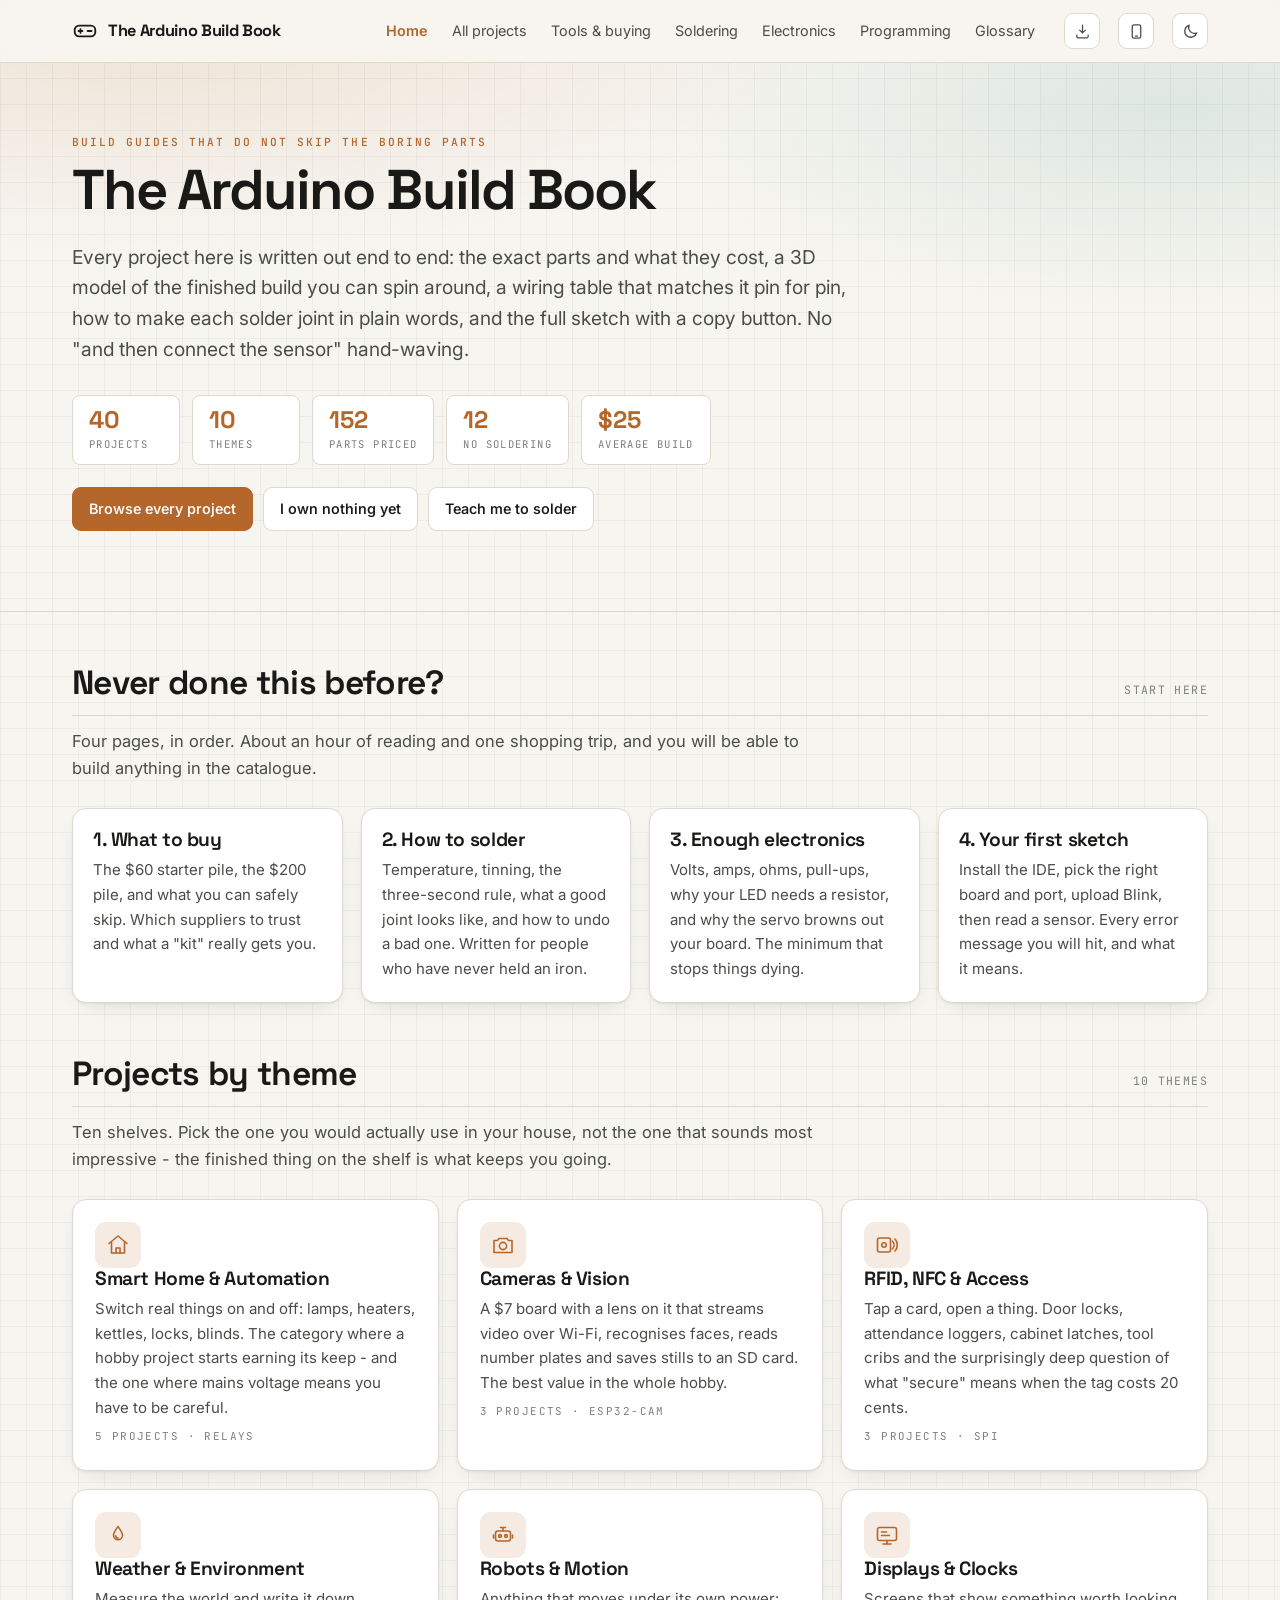
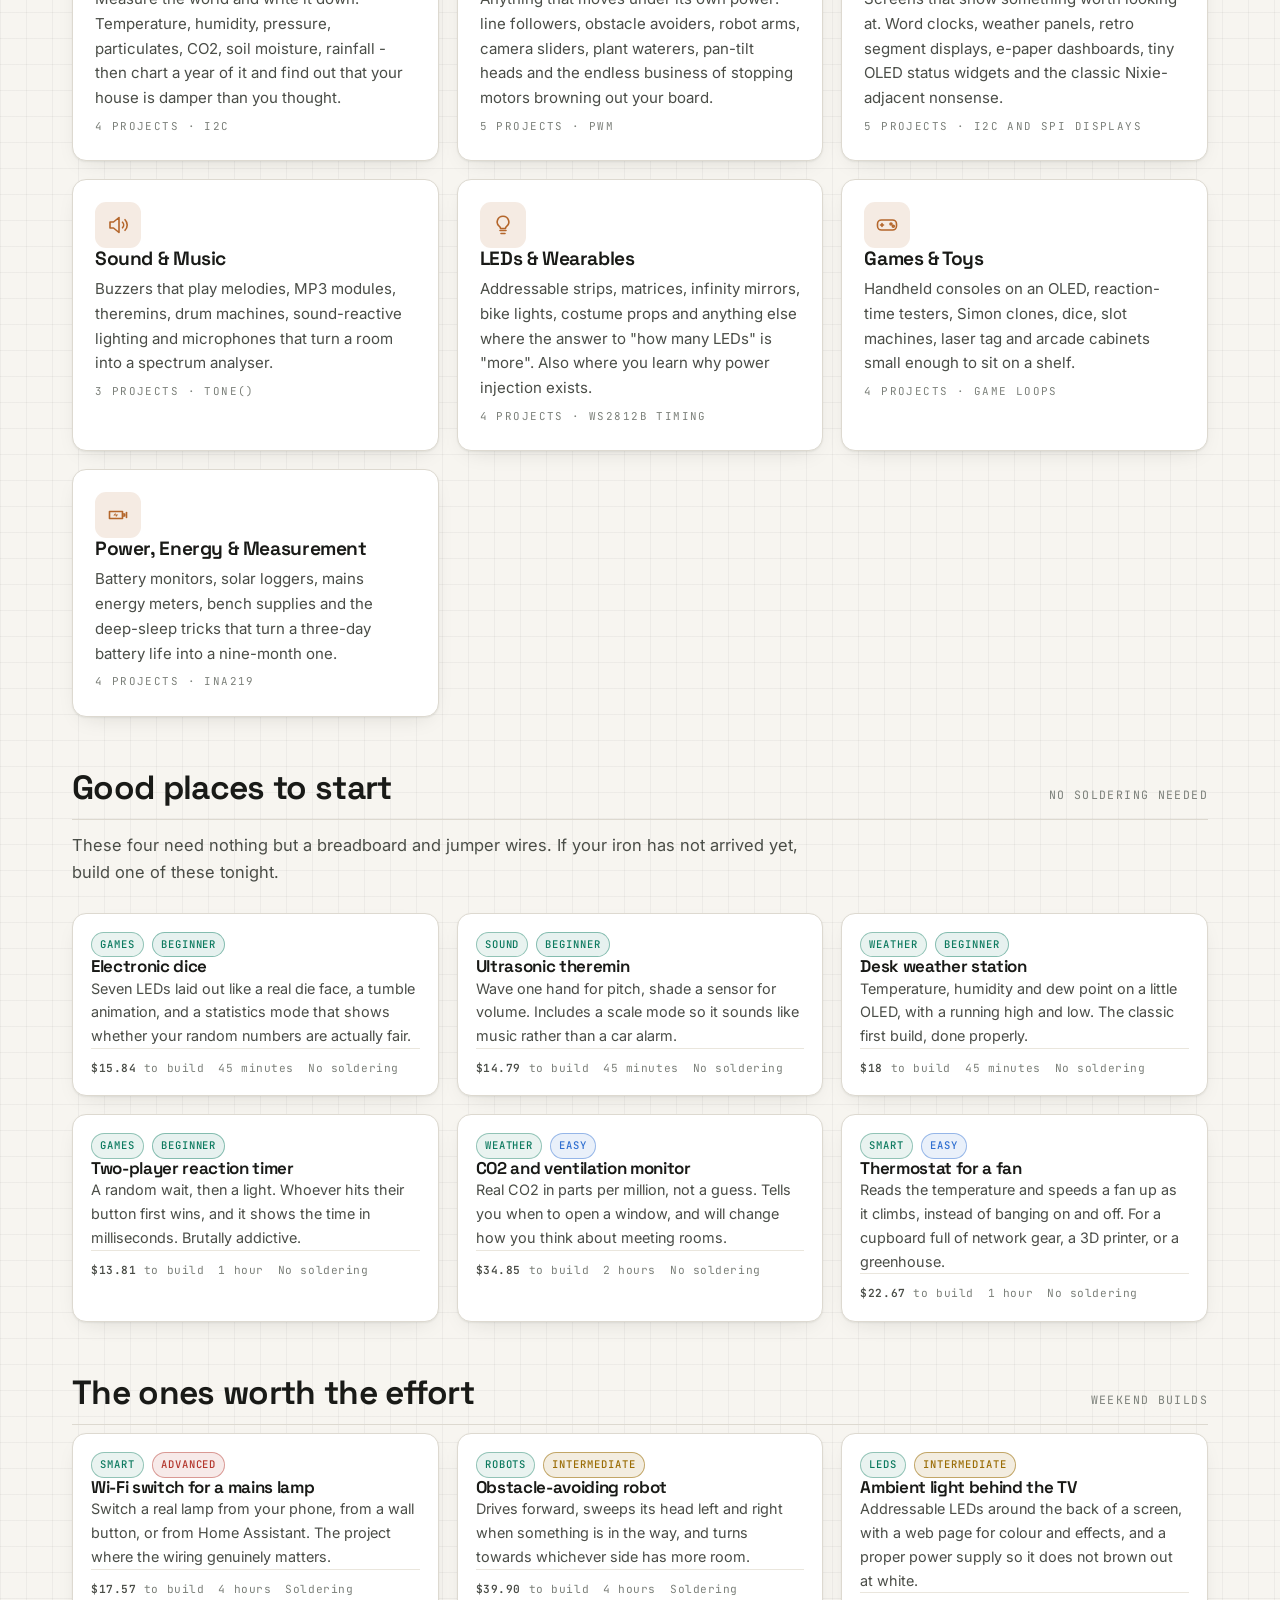
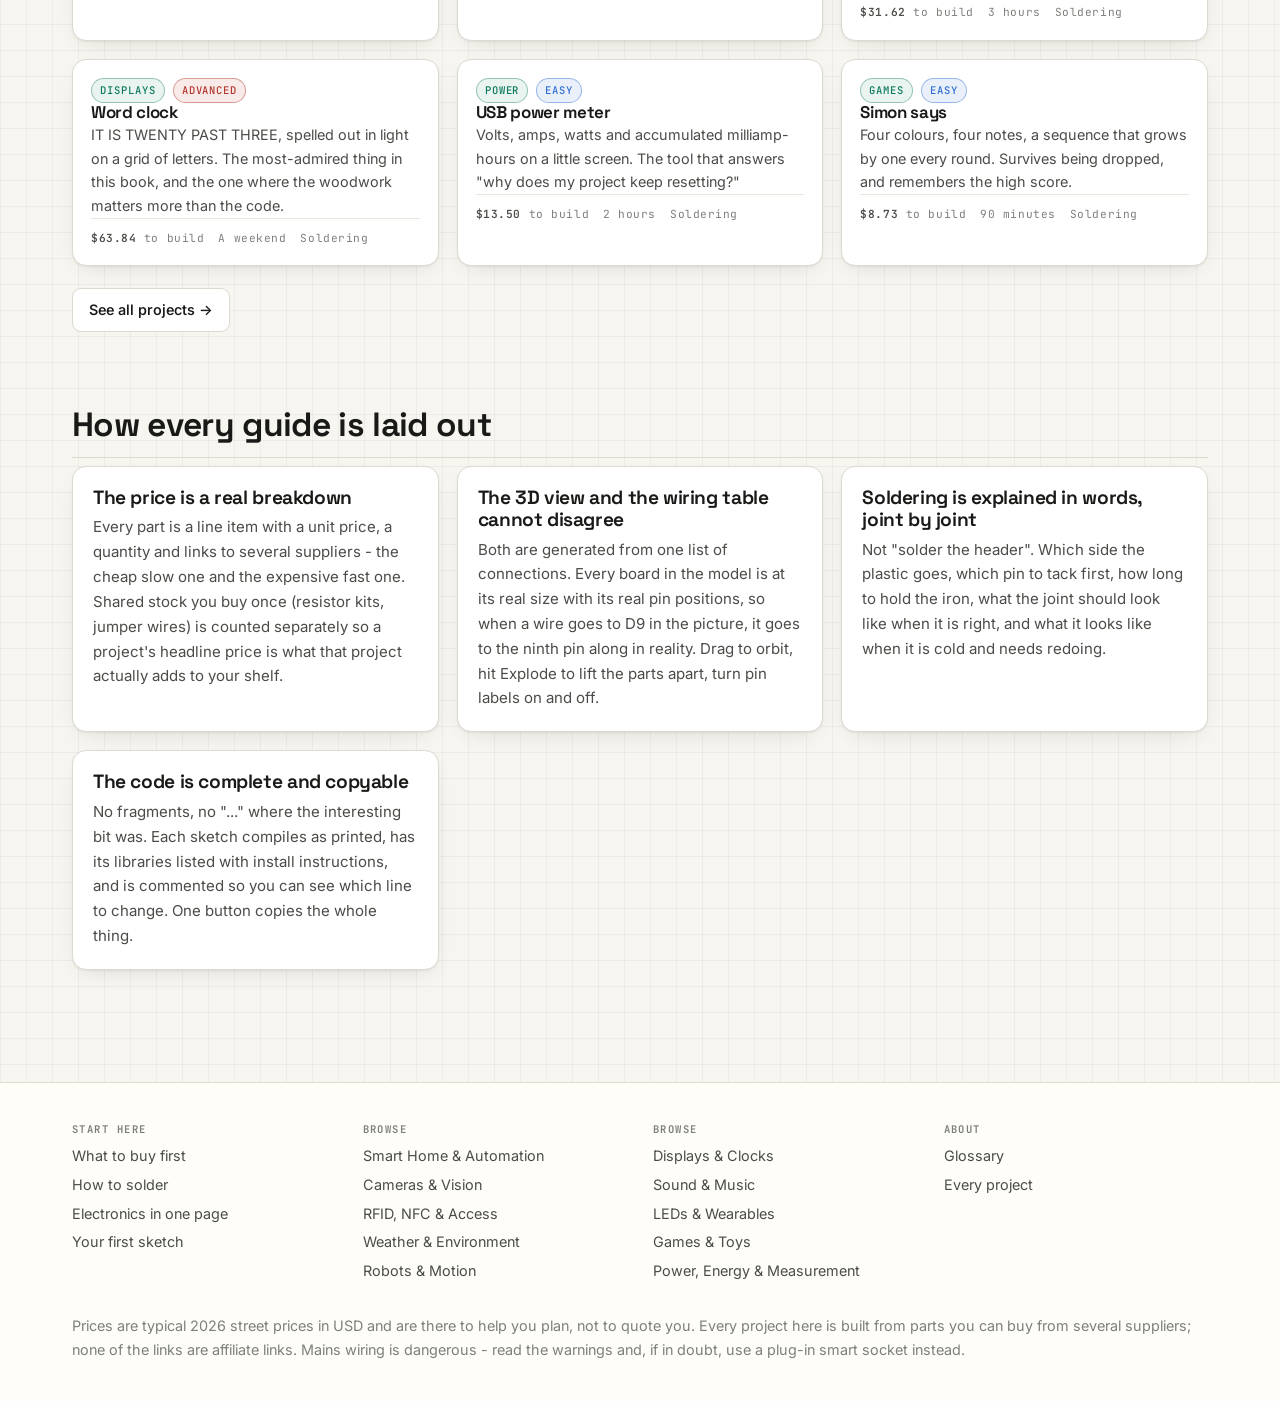
==== index.html @ db7946ea "The Arduino Build Book: 40 build guides, offline-capable A static reference site for Arduino project" ====
<!DOCTYPE html>
<html lang="en">
<head>
<meta charset="utf-8">
<meta name="viewport" content="width=device-width, initial-scale=1">
<title>The Arduino Build Book</title>
<meta name="description" content="Arduino projects with the whole build written down: what to buy and what it costs, how to wire it, how to solder it, and code you can copy. Plus a 3D view of every build.">
<link rel="icon" href="assets/favicon.svg" type="image/svg+xml">
<link rel="manifest" href="manifest.webmanifest">
<link rel="apple-touch-icon" href="assets/icons/apple-touch-icon.png">
<meta name="theme-color" content="#b4662b">
<meta name="apple-mobile-web-app-capable" content="yes">
<meta name="apple-mobile-web-app-status-bar-style" content="black-translucent">
<meta name="apple-mobile-web-app-title" content="Build Book">
<link rel="preconnect" href="https://fonts.googleapis.com">
<link rel="preconnect" href="https://fonts.gstatic.com" crossorigin>
<link href="https://fonts.googleapis.com/css2?family=Inter:wght@400;500;600&family=Space+Grotesk:wght@500;600;700&family=JetBrains+Mono:wght@400;500;600&display=swap" rel="stylesheet">
<link rel="stylesheet" href="assets/css/style.css">
<script>(function(){try{var t=localStorage.getItem('ab-theme')||(matchMedia('(prefers-color-scheme: dark)').matches?'dark':'light');document.documentElement.setAttribute('data-theme',t);}catch(e){}}());</script>
</head>
<body>
<a class="skip" href="#main">Skip to content</a>

<section class="hero">
  <div class="wrap">
    <p class="kicker">Build guides that do not skip the boring parts</p>
    <h1>The Arduino Build Book</h1>
    <p class="lede">Every project here is written out end to end: the exact parts and what they cost, a 3D model of the
    finished build you can spin around, a wiring table that matches it pin for pin, how to make each solder joint in
    plain words, and the full sketch with a copy button. No "and then connect the sensor" hand-waving.</p>
    <div class="hero-stats" id="stats"></div>
    <div class="btn-row">
      <a class="btn btn-primary" href="projects.html">Browse every project</a>
      <a class="btn" href="basics/tools.html">I own nothing yet</a>
      <a class="btn" href="basics/soldering.html">Teach me to solder</a>
    </div>
  </div>
</section>

<main class="wrap" id="main">

  <section class="section">
    <div class="sec-head"><h2>Never done this before?</h2><span class="count">Start here</span></div>
    <p class="sec-sub">Four pages, in order. About an hour of reading and one shopping trip, and you will be able to
    build anything in the catalogue.</p>
    <div class="grid grid-4">
      <a class="card" href="basics/tools.html"><h3>1. What to buy</h3><p>The $60 starter pile, the $200 pile, and what
      you can safely skip. Which suppliers to trust and what a "kit" really gets you.</p></a>
      <a class="card" href="basics/soldering.html"><h3>2. How to solder</h3><p>Temperature, tinning, the three-second
      rule, what a good joint looks like, and how to undo a bad one. Written for people who have never held an iron.</p></a>
      <a class="card" href="basics/electronics.html"><h3>3. Enough electronics</h3><p>Volts, amps, ohms, pull-ups,
      why your LED needs a resistor, and why the servo browns out your board. The minimum that stops things dying.</p></a>
      <a class="card" href="basics/programming.html"><h3>4. Your first sketch</h3><p>Install the IDE, pick the right
      board and port, upload Blink, then read a sensor. Every error message you will hit, and what it means.</p></a>
    </div>
  </section>

  <section class="section">
    <div class="sec-head"><h2>Projects by theme</h2><span class="count" id="cat-count"></span></div>
    <p class="sec-sub">Ten shelves. Pick the one you would actually use in your house, not the one that sounds
    most impressive - the finished thing on the shelf is what keeps you going.</p>
    <div class="grid grid-3" id="cats"></div>
  </section>

  <section class="section">
    <div class="sec-head"><h2>Good places to start</h2><span class="count">No soldering needed</span></div>
    <p class="sec-sub">These four need nothing but a breadboard and jumper wires. If your iron has not arrived yet,
    build one of these tonight.</p>
    <div class="grid grid-3" id="easy"></div>
  </section>

  <section class="section">
    <div class="sec-head"><h2>The ones worth the effort</h2><span class="count">Weekend builds</span></div>
    <div class="grid grid-3" id="feature"></div>
    <div class="btn-row"><a class="btn" href="projects.html">See all projects &rarr;</a></div>
  </section>

  <section class="section">
    <div class="sec-head"><h2>How every guide is laid out</h2></div>
    <div class="grid grid-2">
      <div class="card">
        <h3>The price is a real breakdown</h3>
        <p>Every part is a line item with a unit price, a quantity and links to several suppliers - the cheap slow one
        and the expensive fast one. Shared stock you buy once (resistor kits, jumper wires) is counted separately so a
        project's headline price is what that project actually adds to your shelf.</p>
      </div>
      <div class="card">
        <h3>The 3D view and the wiring table cannot disagree</h3>
        <p>Both are generated from one list of connections. Every board in the model is at its real size with its real
        pin positions, so when a wire goes to D9 in the picture, it goes to the ninth pin along in reality. Drag to
        orbit, hit Explode to lift the parts apart, turn pin labels on and off.</p>
      </div>
      <div class="card">
        <h3>Soldering is explained in words, joint by joint</h3>
        <p>Not "solder the header". Which side the plastic goes, which pin to tack first, how long to hold the iron,
        what the joint should look like when it is right, and what it looks like when it is cold and needs redoing.</p>
      </div>
      <div class="card">
        <h3>The code is complete and copyable</h3>
        <p>No fragments, no "..." where the interesting bit was. Each sketch compiles as printed, has its libraries
        listed with install instructions, and is commented so you can see which line to change. One button copies
        the whole thing.</p>
      </div>
    </div>
  </section>

</main>

<script src="assets/data/parts.js"></script>
<script src="assets/data/categories.js"></script>
<script src="assets/data/index.js"></script>
<script src="assets/js/site.js"></script>
<script>
(function () {
  AB.chrome('index.html');

  var idx = AB.index || [];
  var totalCost = idx.reduce(function (a, p) { return a + p.cost; }, 0);
  document.getElementById('stats').innerHTML = [
    [idx.length, 'Projects'],
    [AB.categories.length, 'Themes'],
    [AB.parts.length, 'Parts priced'],
    [idx.filter(function (p) { return !p.solder; }).length, 'No soldering'],
    ['$' + Math.round(totalCost / (idx.length || 1)), 'Average build']
  ].map(function (s) {
    return '<div class="stat"><span class="stat-num">' + s[0] + '</span><span class="stat-label">' + s[1] + '</span></div>';
  }).join('');

  document.getElementById('cat-count').textContent = AB.categories.length + ' themes';
  document.getElementById('cats').innerHTML = AB.categories.map(function (c) {
    var n = idx.filter(function (p) { return p.cat === c.slug; }).length;
    return '<a class="card cat-card" href="projects.html?cat=' + c.slug + '">' +
      '<span class="cat-ico"><svg width="24" height="24" viewBox="0 0 24 24" fill="none" stroke="currentColor" ' +
      'stroke-width="1.6" stroke-linecap="round" stroke-linejoin="round">' + c.icon + '</svg></span>' +
      '<h3>' + AB.esc(c.name) + '</h3><p>' + AB.esc(c.blurb) + '</p>' +
      '<span class="n">' + n + ' project' + (n === 1 ? '' : 's') + ' &middot; ' + AB.esc(c.learn.split(',')[0]) + '</span></a>';
  }).join('');

  function cards(host, list) {
    document.getElementById(host).innerHTML = list.map(function (p) { return AB.projectCard(p, ''); }).join('');
  }

  /* There is one featured build per theme, and only six slots. Shuffle so
     that every theme gets its turn on the front page rather than the same
     six alphabetically-first categories every time. */
  function shuffled(list) {
    var a = list.slice();
    for (var i = a.length - 1; i > 0; i--) {
      var j = Math.floor(Math.random() * (i + 1));
      var t = a[i]; a[i] = a[j]; a[j] = t;
    }
    return a;
  }

  cards('easy', shuffled(idx.filter(function (p) { return !p.solder && p.level <= 2; })).slice(0, 6));
  cards('feature', shuffled(idx.filter(function (p) { return p.feature; })).slice(0, 6));
}());
</script>
</body>
</html>
---- assets/css/style.css ----
/* ==========================================================================
   The Arduino Build Book - design system
   Light + dark, no framework. Everything here is hand-rolled so the site
   works from a file:// URL with no build step and no dependencies.
   ========================================================================== */

/* --- tokens ------------------------------------------------------------- */
:root{
  --paper:#f7f5f0;
  --paper-2:#fffdf8;
  --card:#ffffff;
  --ink:#191a17;
  --ink-2:#4a4d47;
  --ink-3:#7c807a;
  --rule:#ddd9d0;
  --rule-2:#eae6dd;
  --copper:#b4662b;
  --copper-2:#8d4d1d;
  --pcb:#0d7a5f;
  --solder:#2f6fd0;
  --warn:#9a6c05;
  --danger:#b3372d;
  --grid:rgba(25,26,23,.045);
  --shadow:0 1px 2px rgba(25,26,23,.06),0 8px 24px -12px rgba(25,26,23,.18);
  --shadow-lg:0 2px 4px rgba(25,26,23,.06),0 20px 50px -20px rgba(25,26,23,.28);
  --radius:14px;
  --radius-sm:8px;
  --mono:"JetBrains Mono",ui-monospace,SFMono-Regular,Menlo,Consolas,monospace;
  --sans:"Inter",system-ui,-apple-system,"Segoe UI",Roboto,sans-serif;
  --display:"Space Grotesk","Inter",system-ui,sans-serif;
  --wrap:1180px;
  color-scheme:light;
}
:root[data-theme="dark"]{
  --paper:#121410;
  --paper-2:#171a15;
  --card:#1c1f1a;
  --ink:#eceade;
  --ink-2:#b6b8ae;
  --ink-3:#848779;
  --rule:#2e332a;
  --rule-2:#252a22;
  --copper:#e2955a;
  --copper-2:#f0b183;
  --pcb:#3fc39c;
  --solder:#7fb0f5;
  --warn:#e0b44a;
  --danger:#f08076;
  --grid:rgba(236,234,222,.05);
  --shadow:0 1px 2px rgba(0,0,0,.4),0 8px 24px -12px rgba(0,0,0,.7);
  --shadow-lg:0 2px 4px rgba(0,0,0,.4),0 20px 50px -20px rgba(0,0,0,.8);
  color-scheme:dark;
}

*,*::before,*::after{box-sizing:border-box}
html{-webkit-text-size-adjust:100%;scroll-behavior:smooth;scroll-padding-top:86px}
@media (prefers-reduced-motion:reduce){html{scroll-behavior:auto}}

body{
  margin:0;
  background:var(--paper);
  background-image:linear-gradient(var(--grid) 1px,transparent 1px),
                   linear-gradient(90deg,var(--grid) 1px,transparent 1px);
  background-size:26px 26px;
  color:var(--ink);
  font:400 16.5px/1.65 var(--sans);
  font-feature-settings:"kern" 1,"liga" 1;
}

.wrap{max-width:var(--wrap);margin:0 auto;padding:0 22px}
.wrap-narrow{max-width:820px;margin:0 auto;padding:0 22px}

h1,h2,h3,h4{font-family:var(--display);font-weight:650;line-height:1.15;letter-spacing:-.02em;margin:0 0 .5em}
h1{font-size:clamp(2.1rem,1.3rem + 3.2vw,3.5rem);letter-spacing:-.035em}
h2{font-size:clamp(1.5rem,1.15rem + 1.5vw,2.1rem)}
h3{font-size:1.2rem}
h4{font-size:1.02rem}
p{margin:0 0 1.05em}
a{color:var(--solder);text-underline-offset:3px;text-decoration-thickness:1px}
a:hover{color:var(--copper)}
hr{border:0;border-top:1px solid var(--rule);margin:36px 0}
img{max-width:100%;height:auto}
small{font-size:.86em}
::selection{background:var(--copper);color:#fff}

.kicker{
  font-family:var(--mono);font-size:.7rem;font-weight:500;
  letter-spacing:.18em;text-transform:uppercase;color:var(--copper);
  margin:0 0 .55em;
}
.lede{font-size:1.14rem;line-height:1.6;color:var(--ink-2);max-width:66ch}
.muted{color:var(--ink-3)}
.center{text-align:center}

/* --- header / nav ------------------------------------------------------- */
.site-head{
  position:sticky;top:0;z-index:60;
  background:color-mix(in srgb,var(--paper) 88%,transparent);
  backdrop-filter:saturate(1.6) blur(12px);
  border-bottom:1px solid var(--rule);
}
.site-head .bar{display:flex;align-items:center;gap:18px;height:62px;max-width:var(--wrap);margin:0 auto;padding:0 22px}
.brand{display:flex;align-items:center;gap:10px;font-family:var(--display);font-weight:700;font-size:1.02rem;letter-spacing:-.02em;color:var(--ink);text-decoration:none;white-space:nowrap}
.brand:hover{color:var(--copper)}
.brand svg{flex:0 0 auto;display:block}
.nav{display:flex;gap:2px;margin-left:auto;align-items:center}
.nav a{font-size:.9rem;color:var(--ink-2);text-decoration:none;padding:7px 11px;border-radius:8px}
.nav a:hover{background:var(--rule-2);color:var(--ink)}
.nav a[aria-current="page"]{color:var(--copper);font-weight:600}
.icon-btn{
  display:inline-grid;place-items:center;width:36px;height:36px;border-radius:9px;
  border:1px solid var(--rule);background:var(--card);color:var(--ink-2);cursor:pointer;
}
.icon-btn:hover{color:var(--copper);border-color:var(--copper)}
.nav-toggle{display:none}
@media (max-width:980px){
  .nav{
    display:none;position:absolute;top:62px;left:0;right:0;flex-direction:column;
    gap:0;background:var(--paper-2);border-bottom:1px solid var(--rule);padding:8px;
    box-shadow:var(--shadow);
  }
  .nav.open{display:flex}
  .nav a{padding:11px 13px;font-size:.98rem}
  .nav-toggle{display:inline-grid}
}

/* --- hero --------------------------------------------------------------- */
.hero{
  border-bottom:1px solid var(--rule);
  background:
    radial-gradient(1100px 380px at 12% -8%,color-mix(in srgb,var(--copper) 13%,transparent),transparent 62%),
    radial-gradient(900px 340px at 92% 8%,color-mix(in srgb,var(--pcb) 11%,transparent),transparent 60%);
  padding:70px 0 58px;
}
.hero h1{margin-bottom:.35em}
.hero .lede{font-size:1.2rem}
.hero-stats{display:flex;flex-wrap:wrap;gap:12px;margin-top:30px}
.hero-stats .stat{
  background:var(--card);border:1px solid var(--rule);border-radius:var(--radius-sm);
  padding:11px 16px;min-width:108px;
}
.stat-num{display:block;font-family:var(--display);font-size:1.5rem;font-weight:700;line-height:1.1;color:var(--copper)}
.stat-label{display:block;font-family:var(--mono);font-size:.66rem;letter-spacing:.13em;text-transform:uppercase;color:var(--ink-3);margin-top:3px}

/* --- sections ----------------------------------------------------------- */
.section{padding:52px 0}
.section + .section{padding-top:0}
.sec-head{display:flex;align-items:baseline;gap:14px;flex-wrap:wrap;margin-bottom:8px;border-bottom:1px solid var(--rule);padding-bottom:12px}
.sec-head h2{margin:0}
.sec-head .count{margin-left:auto;font-family:var(--mono);font-size:.72rem;letter-spacing:.12em;text-transform:uppercase;color:var(--ink-3)}
.sec-sub{color:var(--ink-2);margin:12px 0 26px;max-width:74ch}

/* --- grids and cards ---------------------------------------------------- */
.grid{display:grid;gap:18px}
.grid-2{grid-template-columns:repeat(auto-fit,minmax(320px,1fr))}
.grid-3{grid-template-columns:repeat(auto-fill,minmax(285px,1fr))}
.grid-4{grid-template-columns:repeat(auto-fill,minmax(215px,1fr))}

.card{
  background:var(--card);border:1px solid var(--rule);border-radius:var(--radius);
  padding:20px;box-shadow:var(--shadow);position:relative;
}
a.card{display:block;text-decoration:none;color:inherit;transition:transform .16s ease,box-shadow .16s ease,border-color .16s ease}
a.card:hover{transform:translateY(-2px);box-shadow:var(--shadow-lg);border-color:var(--copper)}
.card h3{margin-bottom:.35em}
.card p{color:var(--ink-2);font-size:.94rem;margin-bottom:0}

.cat-card{display:flex;flex-direction:column;gap:12px;padding:22px}
.cat-ico{width:46px;height:46px;border-radius:11px;display:grid;place-items:center;background:color-mix(in srgb,var(--copper) 13%,transparent);color:var(--copper)}
.cat-card .n{font-family:var(--mono);font-size:.68rem;letter-spacing:.13em;text-transform:uppercase;color:var(--ink-3);margin-top:auto;padding-top:8px}

.proj-card{display:flex;flex-direction:column;gap:9px;padding:18px}
.proj-card .top{display:flex;gap:8px;align-items:center;flex-wrap:wrap}
.proj-card h3{font-size:1.06rem;margin:0}
.proj-card .blurb{font-size:.9rem;color:var(--ink-2);flex:1;margin:0}
.proj-meta{display:flex;flex-wrap:wrap;gap:6px 14px;font-family:var(--mono);font-size:.7rem;color:var(--ink-3);letter-spacing:.05em;border-top:1px solid var(--rule-2);padding-top:10px}
.proj-meta b{color:var(--ink-2);font-weight:600}

/* --- chips / tags ------------------------------------------------------- */
.chip{
  display:inline-flex;align-items:center;gap:5px;
  font-family:var(--mono);font-size:.66rem;font-weight:500;letter-spacing:.09em;text-transform:uppercase;
  padding:3px 8px;border-radius:999px;border:1px solid var(--rule);color:var(--ink-2);background:var(--paper-2);
  white-space:nowrap;
}
.chip.cat{border-color:color-mix(in srgb,var(--pcb) 40%,transparent);color:var(--pcb);background:color-mix(in srgb,var(--pcb) 9%,transparent)}
.chip.d1{border-color:color-mix(in srgb,var(--pcb) 45%,transparent);color:var(--pcb);background:color-mix(in srgb,var(--pcb) 10%,transparent)}
.chip.d2{border-color:color-mix(in srgb,var(--solder) 45%,transparent);color:var(--solder);background:color-mix(in srgb,var(--solder) 10%,transparent)}
.chip.d3{border-color:color-mix(in srgb,var(--warn) 55%,transparent);color:var(--warn);background:color-mix(in srgb,var(--warn) 12%,transparent)}
.chip.d4{border-color:color-mix(in srgb,var(--danger) 45%,transparent);color:var(--danger);background:color-mix(in srgb,var(--danger) 10%,transparent)}

/* --- buttons ------------------------------------------------------------ */
.btn{
  display:inline-flex;align-items:center;gap:8px;cursor:pointer;
  font-family:var(--sans);font-size:.9rem;font-weight:550;
  padding:9px 16px;border-radius:9px;border:1px solid var(--rule);
  background:var(--card);color:var(--ink);text-decoration:none;
}
.btn:hover{border-color:var(--copper);color:var(--copper)}
.btn-primary{background:var(--copper);border-color:var(--copper);color:#fff}
.btn-primary:hover{background:var(--copper-2);border-color:var(--copper-2);color:#fff}
.btn-row{display:flex;flex-wrap:wrap;gap:10px;margin:22px 0}

/* --- filters / search --------------------------------------------------- */
.toolbar{
  display:flex;flex-wrap:wrap;gap:10px;align-items:center;
  background:var(--card);border:1px solid var(--rule);border-radius:var(--radius);
  padding:14px;margin-bottom:24px;box-shadow:var(--shadow);
}
.field{display:flex;align-items:center;gap:8px;flex:1 1 230px;min-width:0}
.field input,.field select{
  width:100%;font:inherit;font-size:.93rem;color:var(--ink);
  background:var(--paper-2);border:1px solid var(--rule);border-radius:8px;padding:8px 11px;
}
.field input:focus,.field select:focus{outline:2px solid color-mix(in srgb,var(--copper) 55%,transparent);outline-offset:1px;border-color:var(--copper)}
.field label{font-family:var(--mono);font-size:.66rem;letter-spacing:.12em;text-transform:uppercase;color:var(--ink-3);white-space:nowrap}
.result-count{font-family:var(--mono);font-size:.72rem;letter-spacing:.1em;text-transform:uppercase;color:var(--ink-3);margin-bottom:14px}

/* --- tables ------------------------------------------------------------- */
.table-scroll{overflow-x:auto;-webkit-overflow-scrolling:touch;margin:18px 0;border:1px solid var(--rule);border-radius:var(--radius);background:var(--card)}
table{border-collapse:collapse;width:100%;font-size:.92rem}
th,td{text-align:left;padding:10px 13px;border-bottom:1px solid var(--rule-2);vertical-align:top}
thead th{
  font-family:var(--mono);font-size:.66rem;letter-spacing:.12em;text-transform:uppercase;
  color:var(--ink-3);font-weight:500;background:var(--paper-2);border-bottom:1px solid var(--rule);
}
tbody tr:last-child td{border-bottom:0}
tbody tr:hover{background:color-mix(in srgb,var(--copper) 4%,transparent)}
td.num,th.num{text-align:right;font-family:var(--mono);font-size:.86rem;white-space:nowrap}
tfoot td{font-weight:650;border-top:1px solid var(--rule);background:var(--paper-2)}
.pin{font-family:var(--mono);font-size:.82rem;font-weight:500;padding:2px 6px;border-radius:5px;background:var(--rule-2);color:var(--ink);white-space:nowrap}
.swatch{display:inline-block;width:11px;height:11px;border-radius:3px;border:1px solid rgba(0,0,0,.28);margin-right:6px;vertical-align:-1px}

/* --- code --------------------------------------------------------------- */
.code{
  position:relative;margin:20px 0;border:1px solid var(--rule);border-radius:var(--radius);
  background:var(--card);overflow:hidden;box-shadow:var(--shadow);
}
.code-head{
  display:flex;align-items:center;gap:10px;padding:9px 13px;
  border-bottom:1px solid var(--rule);background:var(--paper-2);
}
.code-head .name{font-family:var(--mono);font-size:.76rem;color:var(--ink-2);letter-spacing:.03em}
.code-head .lang{font-family:var(--mono);font-size:.62rem;letter-spacing:.13em;text-transform:uppercase;color:var(--ink-3);border:1px solid var(--rule);border-radius:999px;padding:1px 7px}
.copy-btn{
  margin-left:auto;display:inline-flex;align-items:center;gap:6px;cursor:pointer;
  font-family:var(--mono);font-size:.7rem;letter-spacing:.08em;text-transform:uppercase;
  border:1px solid var(--rule);background:var(--card);color:var(--ink-2);
  padding:5px 10px;border-radius:7px;
}
.copy-btn:hover{border-color:var(--copper);color:var(--copper)}
.copy-btn.done{border-color:var(--pcb);color:var(--pcb)}
.code pre{margin:0;padding:15px 16px;overflow-x:auto;max-height:660px;overflow-y:auto}
.code code,pre code{font-family:var(--mono);font-size:.83rem;line-height:1.62;color:var(--ink);tab-size:2}
p code,li code,td code,dd code{font-family:var(--mono);font-size:.86em;background:var(--rule-2);padding:1px 5px;border-radius:5px;color:var(--ink)}
.tok-c{color:var(--ink-3);font-style:italic}
.tok-k{color:#8c46ab;font-weight:550}
.tok-s{color:#1a6b42}
.tok-n{color:#a95c22}
.tok-p{color:var(--solder)}
.tok-f{color:#0b6ea8}
:root[data-theme="dark"] .tok-k{color:#d7a0ef}
:root[data-theme="dark"] .tok-s{color:#8fd8a4}
:root[data-theme="dark"] .tok-n{color:#f0b183}
:root[data-theme="dark"] .tok-f{color:#7fc7f0}

/* --- callouts ----------------------------------------------------------- */
.note{
  border-left:3px solid var(--solder);border-radius:0 var(--radius-sm) var(--radius-sm) 0;
  background:color-mix(in srgb,var(--solder) 7%,var(--card));
  padding:14px 17px;margin:20px 0;font-size:.95rem;
}
.note p:last-child{margin-bottom:0}
.note .t{font-family:var(--mono);font-size:.68rem;letter-spacing:.14em;text-transform:uppercase;color:var(--solder);display:block;margin-bottom:5px;font-weight:600}
.note.warn{border-left-color:var(--warn);background:color-mix(in srgb,var(--warn) 9%,var(--card))}
.note.warn .t{color:var(--warn)}
.note.danger{border-left-color:var(--danger);background:color-mix(in srgb,var(--danger) 8%,var(--card))}
.note.danger .t{color:var(--danger)}
.note.tip{border-left-color:var(--pcb);background:color-mix(in srgb,var(--pcb) 8%,var(--card))}
.note.tip .t{color:var(--pcb)}

/* --- step lists --------------------------------------------------------- */
.steps{list-style:none;counter-reset:step;padding:0;margin:22px 0}
.steps > li{counter-increment:step;position:relative;padding:0 0 26px 52px}
.steps > li::before{
  content:counter(step);position:absolute;left:0;top:-2px;
  width:34px;height:34px;border-radius:50%;display:grid;place-items:center;
  font-family:var(--mono);font-size:.85rem;font-weight:600;
  background:var(--copper);color:#fff;
}
.steps > li::after{content:"";position:absolute;left:17px;top:36px;bottom:2px;width:1px;background:var(--rule)}
.steps > li:last-child{padding-bottom:0}
.steps > li:last-child::after{display:none}
.steps > li > h4{margin:5px 0 .45em}
.steps > li > p:last-child,.steps > li > ul:last-child{margin-bottom:0}
.steps ul{padding-left:19px;margin:0 0 1em}
.steps li li{margin-bottom:.3em}

/* --- 3D viewer ---------------------------------------------------------- */
.viewer{
  border:1px solid var(--rule);border-radius:var(--radius);overflow:hidden;
  background:var(--card);box-shadow:var(--shadow);margin:20px 0;
}
.viewer-stage{position:relative;background:linear-gradient(175deg,color-mix(in srgb,var(--pcb) 6%,var(--paper-2)),var(--paper-2))}
.viewer canvas{display:block;width:100%;max-width:100%;height:auto;touch-action:none;cursor:grab}
.viewer canvas:active{cursor:grabbing}
.viewer-bar{display:flex;flex-wrap:wrap;gap:8px;align-items:center;padding:10px 12px;border-top:1px solid var(--rule);background:var(--paper-2)}
.viewer-bar .hint{font-family:var(--mono);font-size:.68rem;letter-spacing:.06em;color:var(--ink-3);margin-left:auto}
.vbtn{
  font-family:var(--mono);font-size:.68rem;letter-spacing:.09em;text-transform:uppercase;cursor:pointer;
  border:1px solid var(--rule);background:var(--card);color:var(--ink-2);padding:5px 10px;border-radius:7px;
}
.vbtn:hover{border-color:var(--copper);color:var(--copper)}
.vbtn[aria-pressed="true"]{background:var(--copper);border-color:var(--copper);color:#fff}
.viewer-legend{display:flex;flex-wrap:wrap;gap:6px 16px;padding:10px 12px;border-top:1px solid var(--rule);font-family:var(--mono);font-size:.7rem;color:var(--ink-2)}
.viewer-tip{
  position:absolute;pointer-events:none;background:var(--ink);color:var(--paper);
  font-family:var(--mono);font-size:.7rem;padding:4px 8px;border-radius:6px;
  transform:translate(-50%,-150%);white-space:nowrap;opacity:0;transition:opacity .12s;z-index:5;
}
.viewer-tip.on{opacity:1}

/* --- project page layout ------------------------------------------------ */
.proj-head{border-bottom:1px solid var(--rule);padding:38px 0 30px;
  background:radial-gradient(900px 300px at 8% -10%,color-mix(in srgb,var(--copper) 11%,transparent),transparent 60%)}
.crumbs{font-family:var(--mono);font-size:.72rem;letter-spacing:.08em;color:var(--ink-3);margin-bottom:14px}
.crumbs a{color:var(--ink-3);text-decoration:none}
.crumbs a:hover{color:var(--copper)}
.spec-row{display:flex;flex-wrap:wrap;gap:10px;margin-top:22px}
.spec{background:var(--card);border:1px solid var(--rule);border-radius:var(--radius-sm);padding:10px 15px;min-width:96px}
.spec .k{display:block;font-family:var(--mono);font-size:.62rem;letter-spacing:.13em;text-transform:uppercase;color:var(--ink-3)}
.spec .v{display:block;font-family:var(--display);font-size:1.06rem;font-weight:650;margin-top:2px}

.proj-layout{display:grid;grid-template-columns:minmax(0,1fr) 250px;gap:44px;align-items:start;padding:40px 0 70px}
/* minmax(0,...) on the single-column layout too: a grid track defaults to
   min-width:auto, so the 3D canvas's intrinsic width would widen the whole
   page on a phone. */
@media (max-width:1040px){.proj-layout{grid-template-columns:minmax(0,1fr);gap:0}.toc{display:none}}
.pbody{min-width:0}
.toc{position:sticky;top:82px;font-size:.88rem}
.toc .t{font-family:var(--mono);font-size:.66rem;letter-spacing:.14em;text-transform:uppercase;color:var(--ink-3);margin-bottom:10px}
.toc ol{list-style:none;padding:0;margin:0;border-left:1px solid var(--rule)}
.toc a{display:block;padding:6px 0 6px 14px;color:var(--ink-2);text-decoration:none;border-left:2px solid transparent;margin-left:-1px}
.toc a:hover{color:var(--copper)}
.toc a.active{color:var(--copper);border-left-color:var(--copper);font-weight:600}

.pbody > section{scroll-margin-top:84px;padding-bottom:14px}
.pbody > section + section{margin-top:44px;padding-top:34px;border-top:1px solid var(--rule)}
.pbody h2{display:flex;align-items:baseline;gap:12px;flex-wrap:wrap}
.pbody h2 .num{font-family:var(--mono);font-size:.78rem;color:var(--copper);font-weight:500}
.pbody ul,.pbody ol{padding-left:22px}
.pbody li{margin-bottom:.4em}

/* --- misc --------------------------------------------------------------- */
.pill-list{display:flex;flex-wrap:wrap;gap:8px;margin:14px 0}
.kvs{display:grid;grid-template-columns:auto 1fr;gap:6px 18px;font-size:.93rem;margin:16px 0}
.kvs dt{font-family:var(--mono);font-size:.7rem;letter-spacing:.1em;text-transform:uppercase;color:var(--ink-3);padding-top:3px}
.kvs dd{margin:0}
.cols-2{columns:2;column-gap:34px}
@media (max-width:700px){.cols-2{columns:1}}

.site-foot{border-top:1px solid var(--rule);background:var(--paper-2);padding:40px 0;margin-top:60px;font-size:.9rem;color:var(--ink-3)}
.site-foot .cols{display:grid;grid-template-columns:repeat(auto-fit,minmax(190px,1fr));gap:26px;margin-bottom:26px}
.site-foot h4{font-family:var(--mono);font-size:.66rem;letter-spacing:.14em;text-transform:uppercase;color:var(--ink-3);margin-bottom:9px}
.site-foot ul{list-style:none;padding:0;margin:0}
.site-foot li{margin-bottom:5px}
.site-foot a{color:var(--ink-2);text-decoration:none}
.site-foot a:hover{color:var(--copper)}

/* --- progressive web app chrome ----------------------------------------- */
.icon-btn.done{border-color:var(--pcb);color:var(--pcb)}
.icon-btn.busy{border-color:var(--copper);color:var(--copper)}
.icon-btn.busy svg{animation:ab-pulse 1.1s ease-in-out infinite}
@keyframes ab-pulse{0%,100%{opacity:1}50%{opacity:.35}}
@media (prefers-reduced-motion:reduce){.icon-btn.busy svg{animation:none}}

.toast{
  position:fixed;left:50%;bottom:22px;transform:translate(-50%,140%);
  display:flex;align-items:center;gap:14px;
  background:var(--ink);color:var(--paper);
  font-size:.9rem;padding:12px 16px;border-radius:11px;
  box-shadow:var(--shadow-lg);z-index:200;
  max-width:min(560px,calc(100vw - 32px));
  opacity:0;transition:transform .26s ease,opacity .26s ease;
}
.toast.on{transform:translate(-50%,0);opacity:1}
.toast button{
  flex:0 0 auto;cursor:pointer;font:inherit;font-weight:600;
  background:var(--copper);color:#fff;border:0;
  padding:7px 14px;border-radius:8px;
}
.toast button:hover{background:var(--copper-2)}

.skip{position:absolute;left:-9999px;top:0;background:var(--copper);color:#fff;padding:10px 16px;z-index:100;border-radius:0 0 8px 0}
.skip:focus{left:0}
:focus-visible{outline:2px solid var(--copper);outline-offset:2px;border-radius:4px}
.empty{text-align:center;padding:60px 20px;color:var(--ink-3)}
@media print{.site-head,.toc,.site-foot,.copy-btn,.viewer-bar,.toolbar{display:none!important}body{background:#fff}.code pre{max-height:none}}
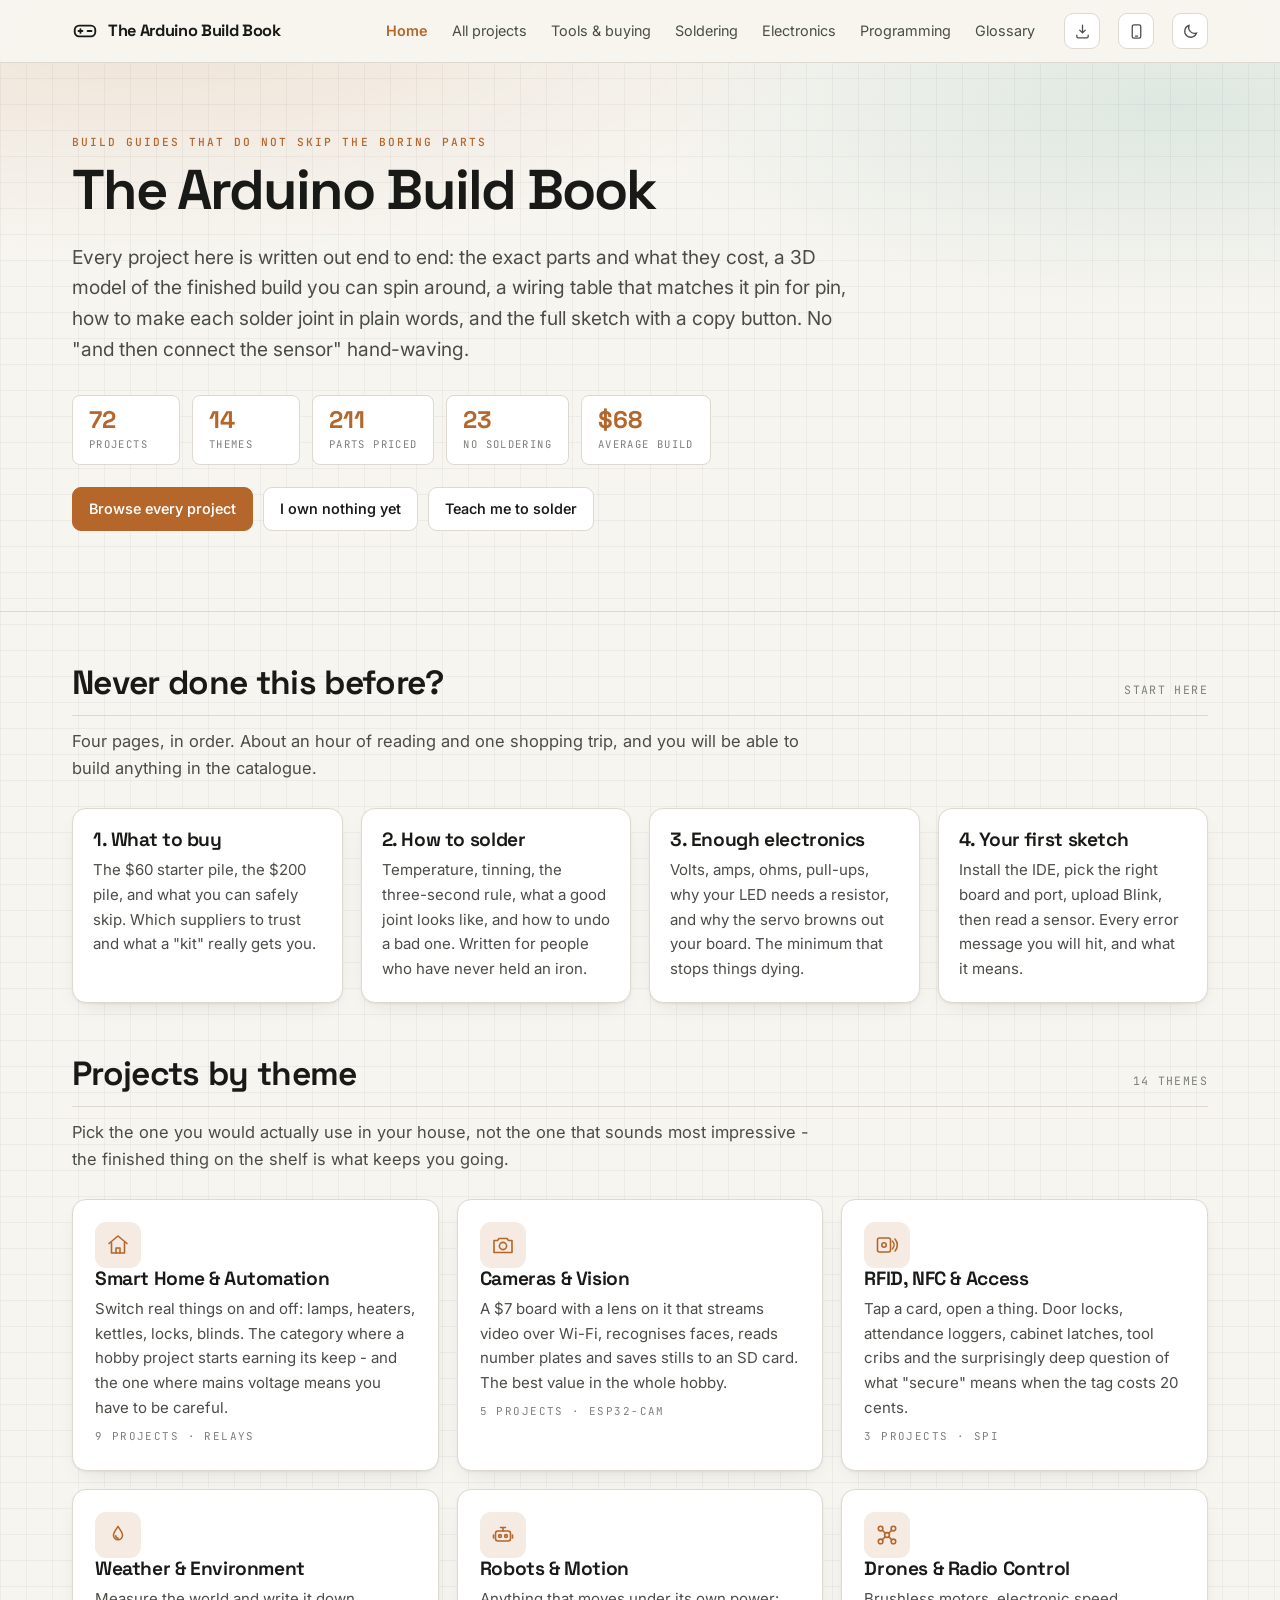
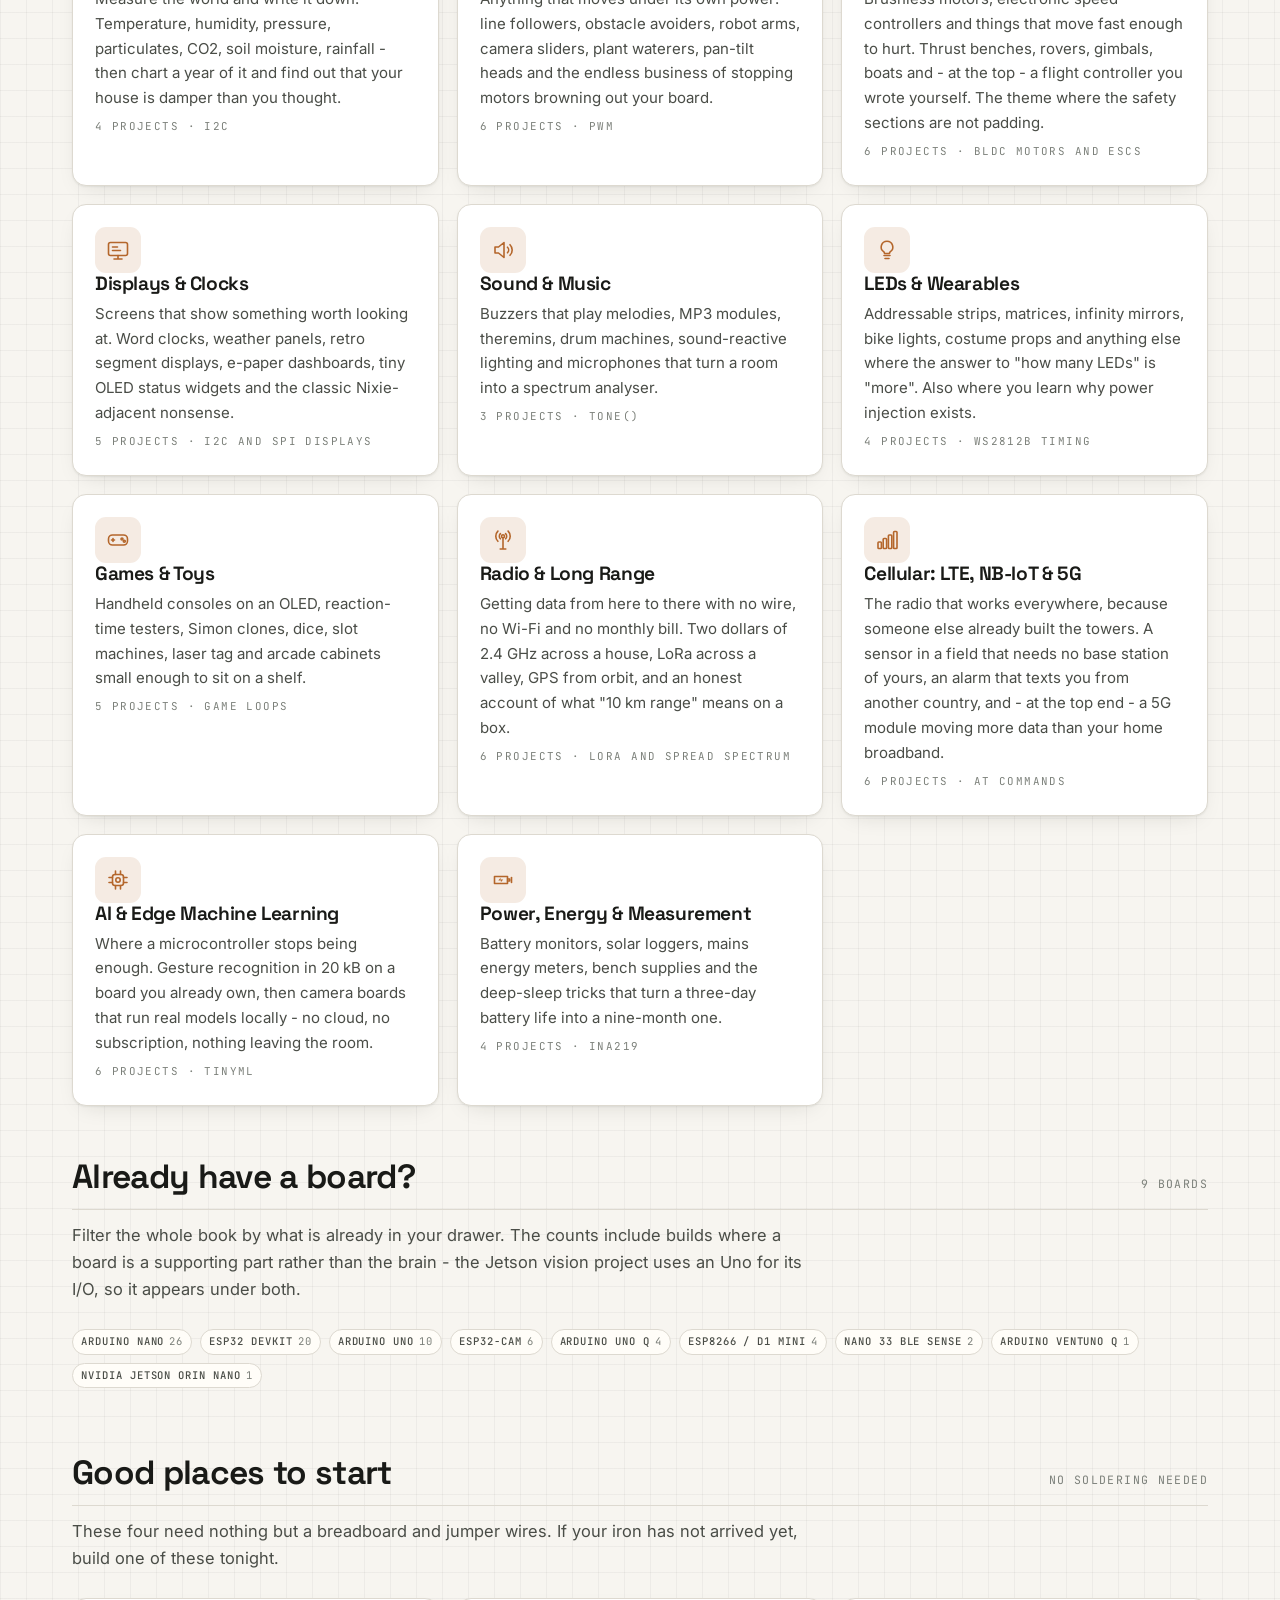
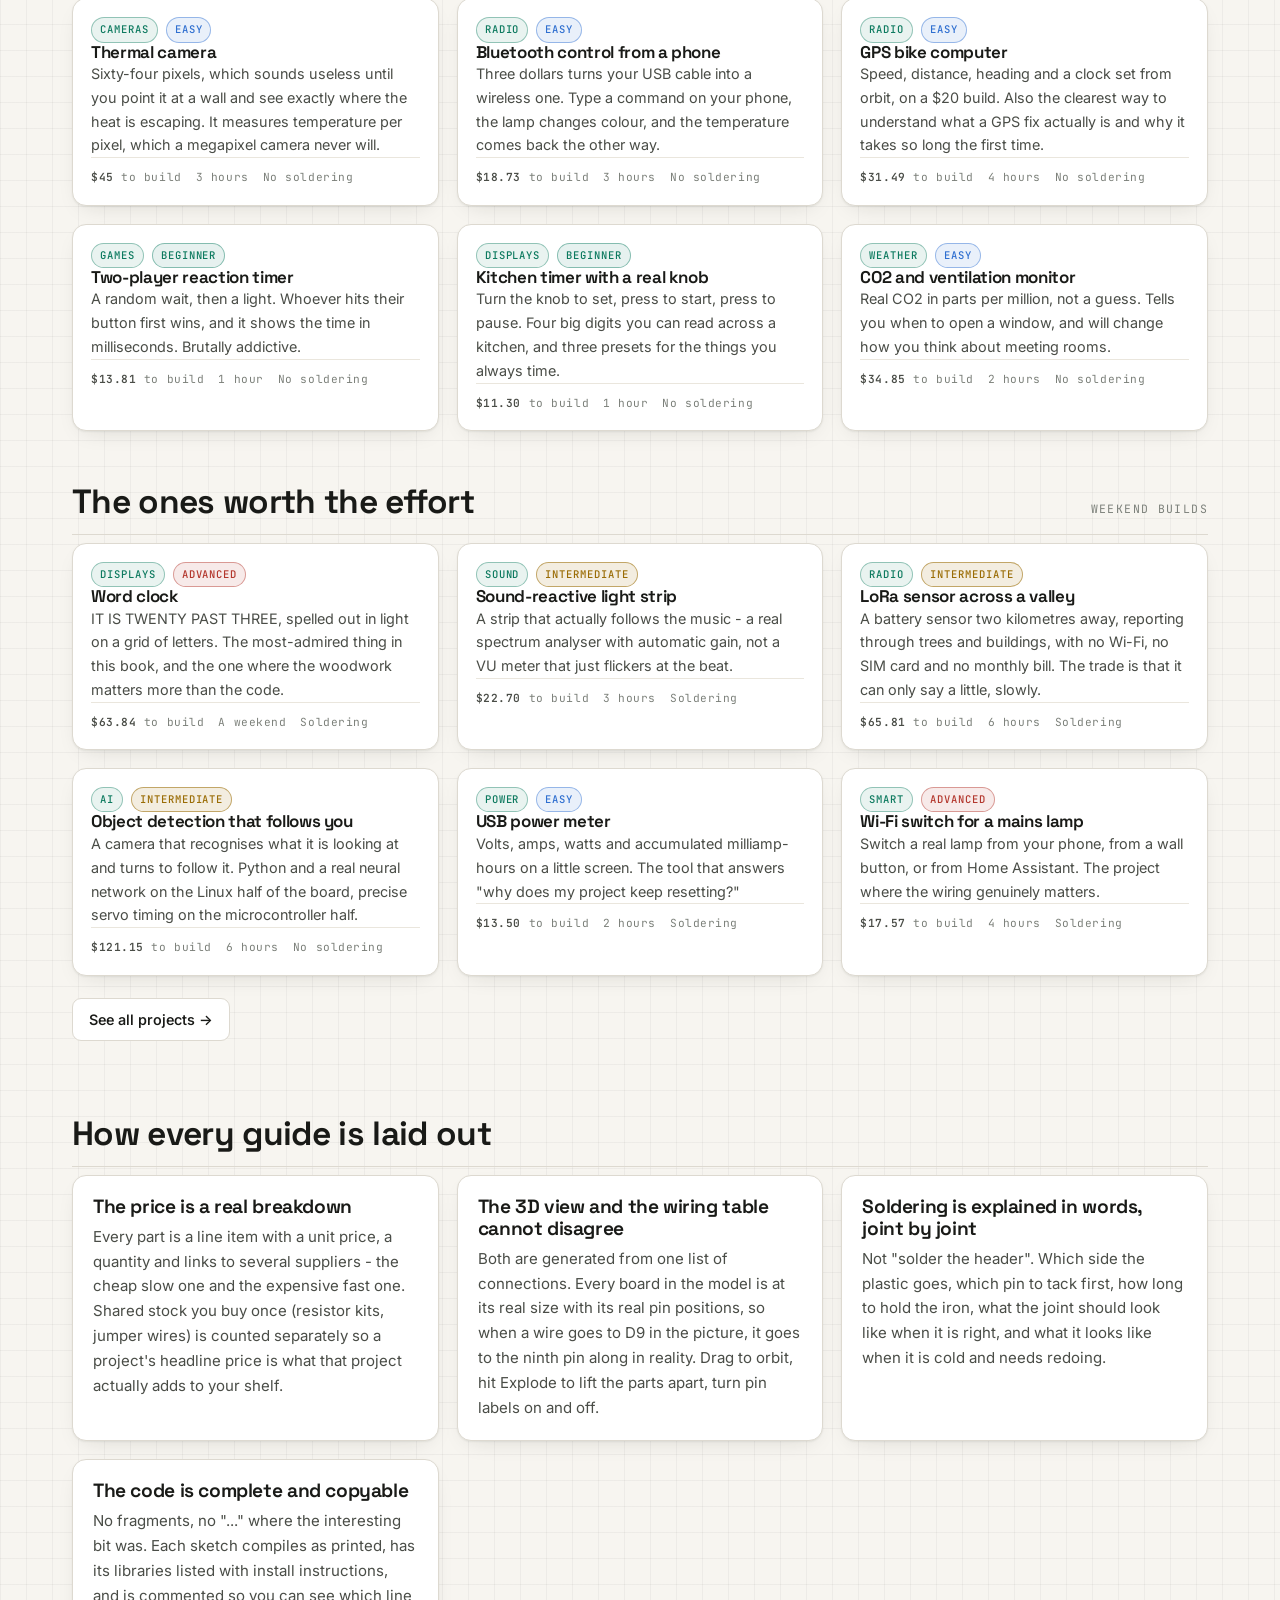
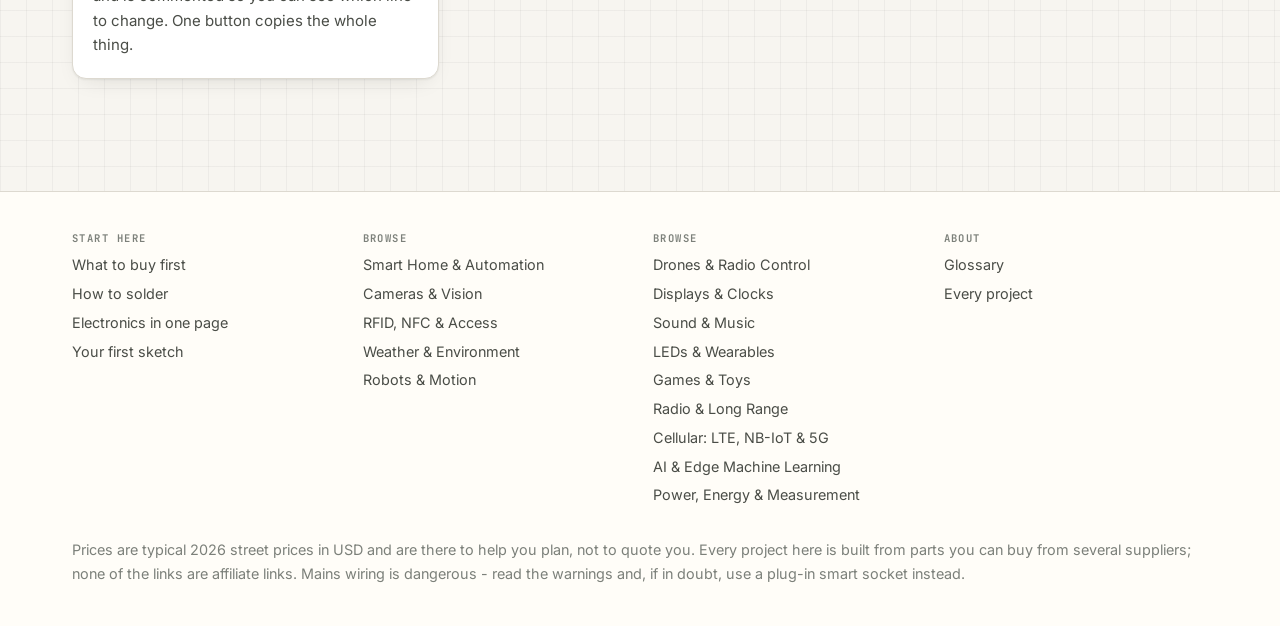
==== commit a0f0bf7a: "Filter projects by the board you already own Adds a Board filter to projects.html and a row of board" ====
--- a/index.html
+++ b/index.html
@@ -57,9 +57,17 @@
 
   <section class="section">
     <div class="sec-head"><h2>Projects by theme</h2><span class="count" id="cat-count"></span></div>
-    <p class="sec-sub">Ten shelves. Pick the one you would actually use in your house, not the one that sounds
+    <p class="sec-sub">Pick the one you would actually use in your house, not the one that sounds
     most impressive - the finished thing on the shelf is what keeps you going.</p>
     <div class="grid grid-3" id="cats"></div>
+  </section>
+
+  <section class="section">
+    <div class="sec-head"><h2>Already have a board?</h2><span class="count" id="board-count"></span></div>
+    <p class="sec-sub">Filter the whole book by what is already in your drawer. The counts include builds where
+    a board is a supporting part rather than the brain - the Jetson vision project uses an Uno for its I/O, so
+    it appears under both.</p>
+    <div class="pill-list" id="boards"></div>
   </section>
 
   <section class="section">
@@ -127,6 +135,21 @@
   }).join('');
 
   document.getElementById('cat-count').textContent = AB.categories.length + ' themes';
+
+  /* Built from the projects, so a board only appears once something
+     uses it - and the counts cannot drift out of step with the book. */
+  var boardCount = {};
+  AB.index.forEach(function (p) {
+    (p.boards || []).forEach(function (b) { boardCount[b] = (boardCount[b] || 0) + 1; });
+  });
+  var boardIds = Object.keys(boardCount).sort(function (a, b) {
+    return boardCount[b] - boardCount[a] || AB.boardName(a).localeCompare(AB.boardName(b));
+  });
+  document.getElementById('board-count').textContent = boardIds.length + ' boards';
+  document.getElementById('boards').innerHTML = boardIds.map(function (b) {
+    return '<a class="chip" href="projects.html?board=' + encodeURIComponent(b) + '">' +
+           AB.esc(AB.boardName(b)) + ' <span class="n">' + boardCount[b] + '</span></a>';
+  }).join('');
   document.getElementById('cats').innerHTML = AB.categories.map(function (c) {
     var n = idx.filter(function (p) { return p.cat === c.slug; }).length;
     return '<a class="card cat-card" href="projects.html?cat=' + c.slug + '">' +
--- a/assets/css/style.css
+++ b/assets/css/style.css
@@ -189,6 +189,11 @@
 .chip.d3{border-color:color-mix(in srgb,var(--warn) 55%,transparent);color:var(--warn);background:color-mix(in srgb,var(--warn) 12%,transparent)}
 .chip.d4{border-color:color-mix(in srgb,var(--danger) 45%,transparent);color:var(--danger);background:color-mix(in srgb,var(--danger) 10%,transparent)}
 
+a.chip{text-decoration:none;transition:border-color .12s,color .12s,background .12s}
+a.chip:hover{border-color:var(--copper);color:var(--copper);background:color-mix(in srgb,var(--copper) 8%,transparent)}
+a.chip .n{color:var(--ink-3);font-weight:400}
+a.chip:hover .n{color:inherit}
+
 /* --- buttons ------------------------------------------------------------ */
 .btn{
   display:inline-flex;align-items:center;gap:8px;cursor:pointer;
@@ -367,6 +372,12 @@
 .site-foot a{color:var(--ink-2);text-decoration:none}
 .site-foot a:hover{color:var(--copper)}
 
+/* --- where to buy -------------------------------------------------------- */
+.bom-head{display:flex;justify-content:flex-end;margin:4px 0 -6px}
+.region-picker{flex:0 0 auto;display:flex;align-items:center;gap:8px}
+.region-picker select{width:auto;min-width:140px}
+td .buy-local{font-weight:600}
+
 /* --- progressive web app chrome ----------------------------------------- */
 .icon-btn.done{border-color:var(--pcb);color:var(--pcb)}
 .icon-btn.busy{border-color:var(--copper);color:var(--copper)}
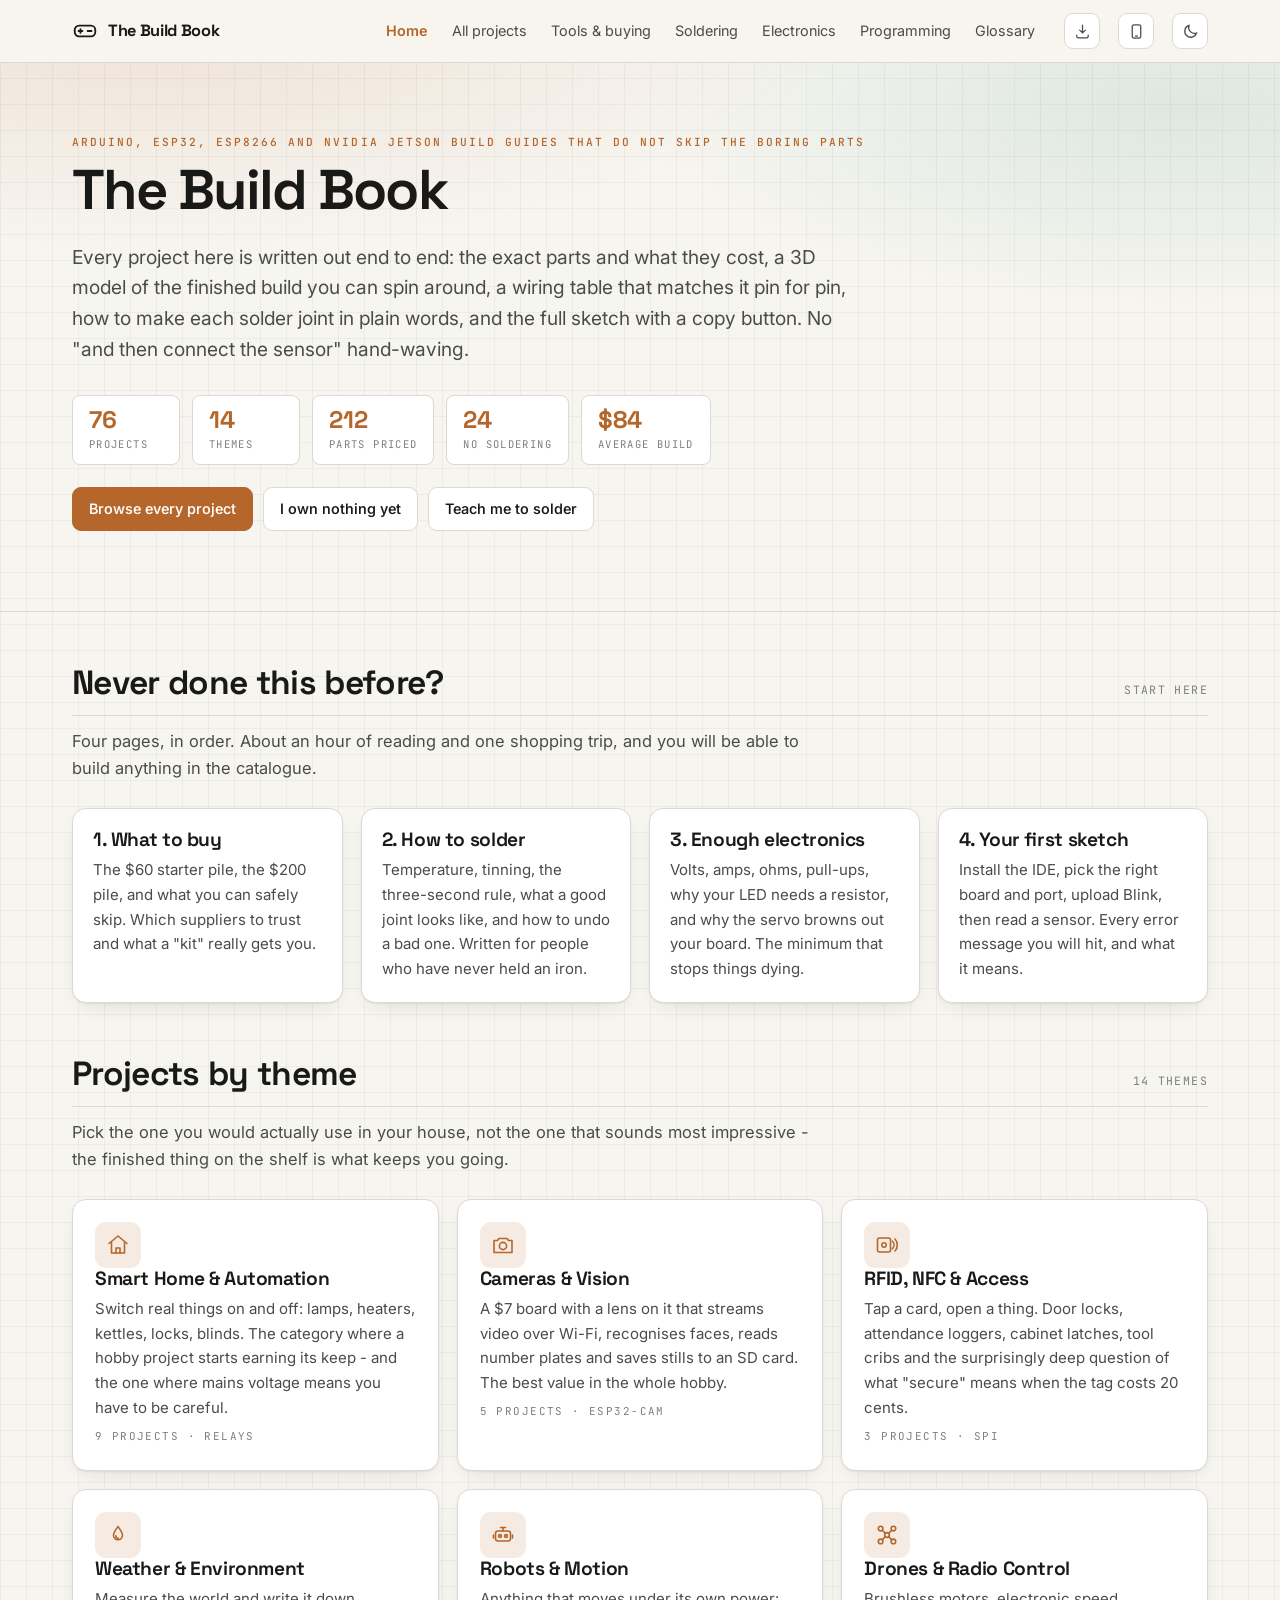
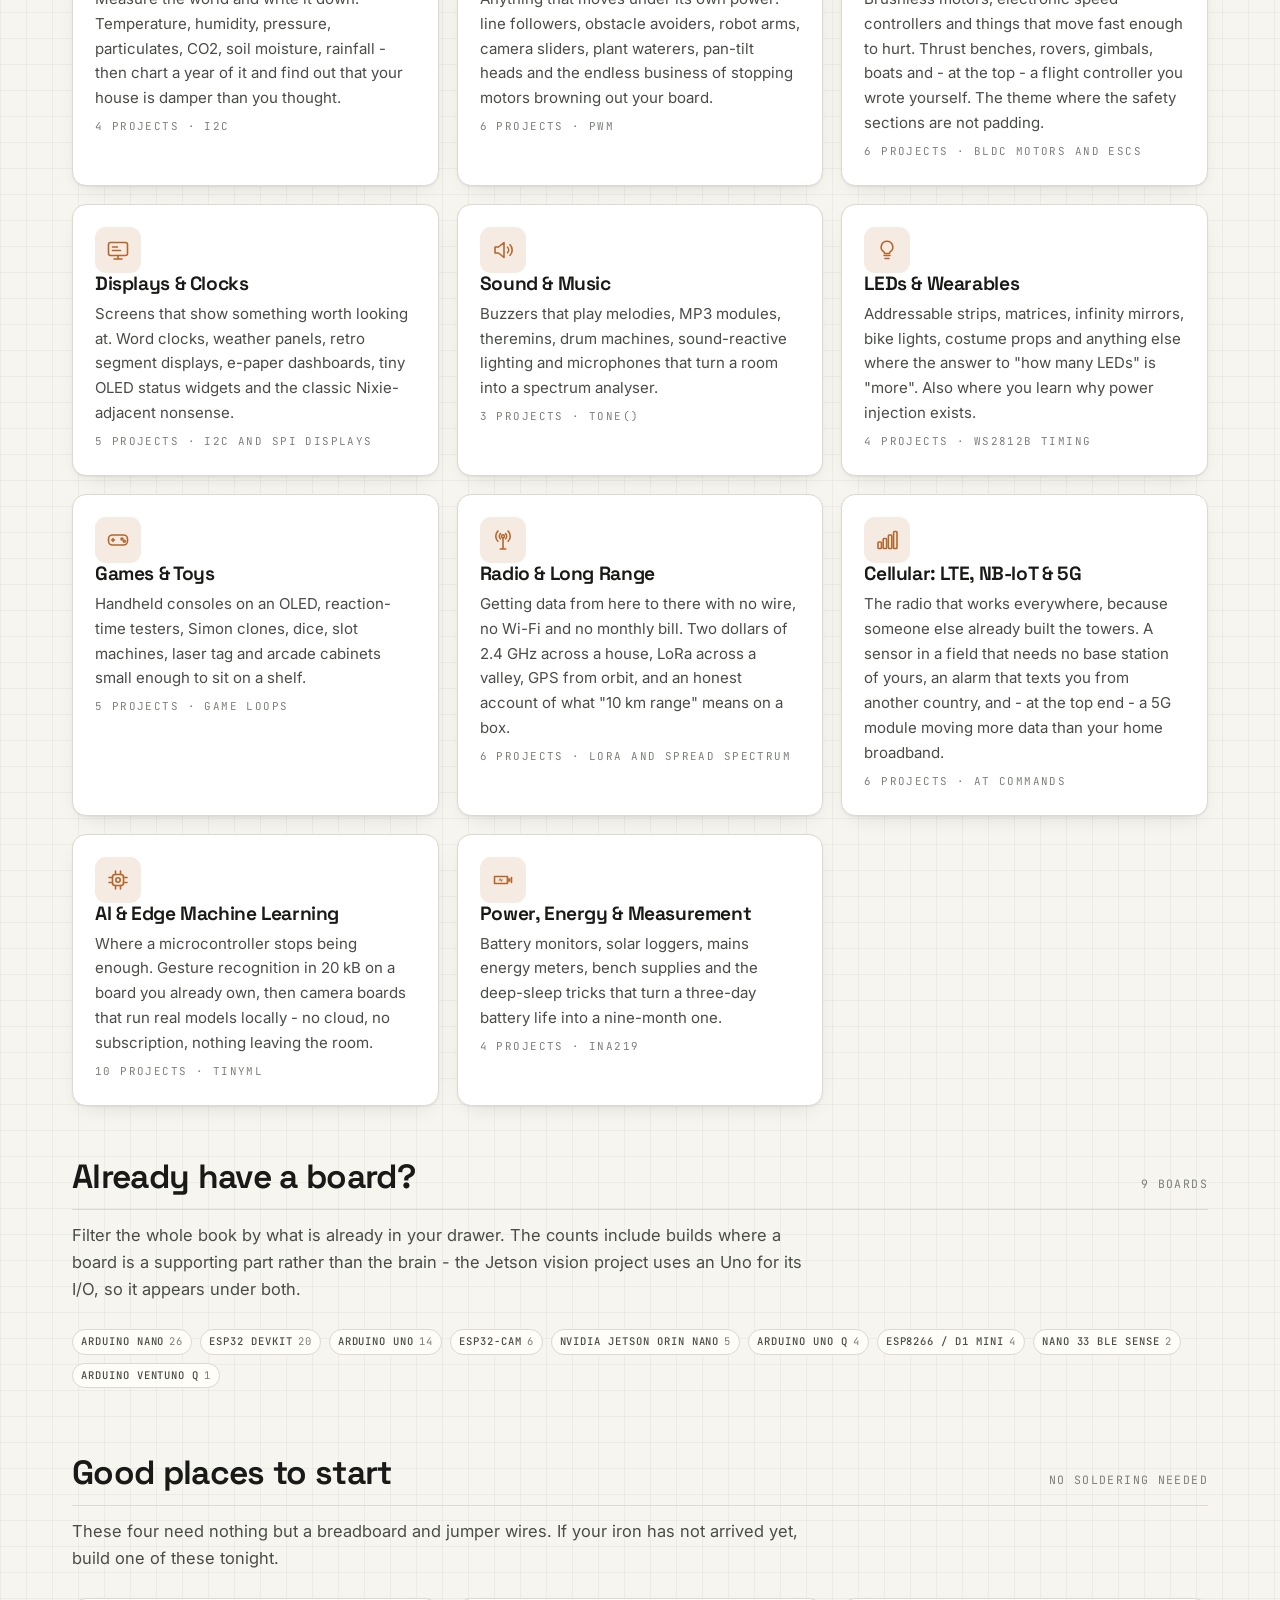
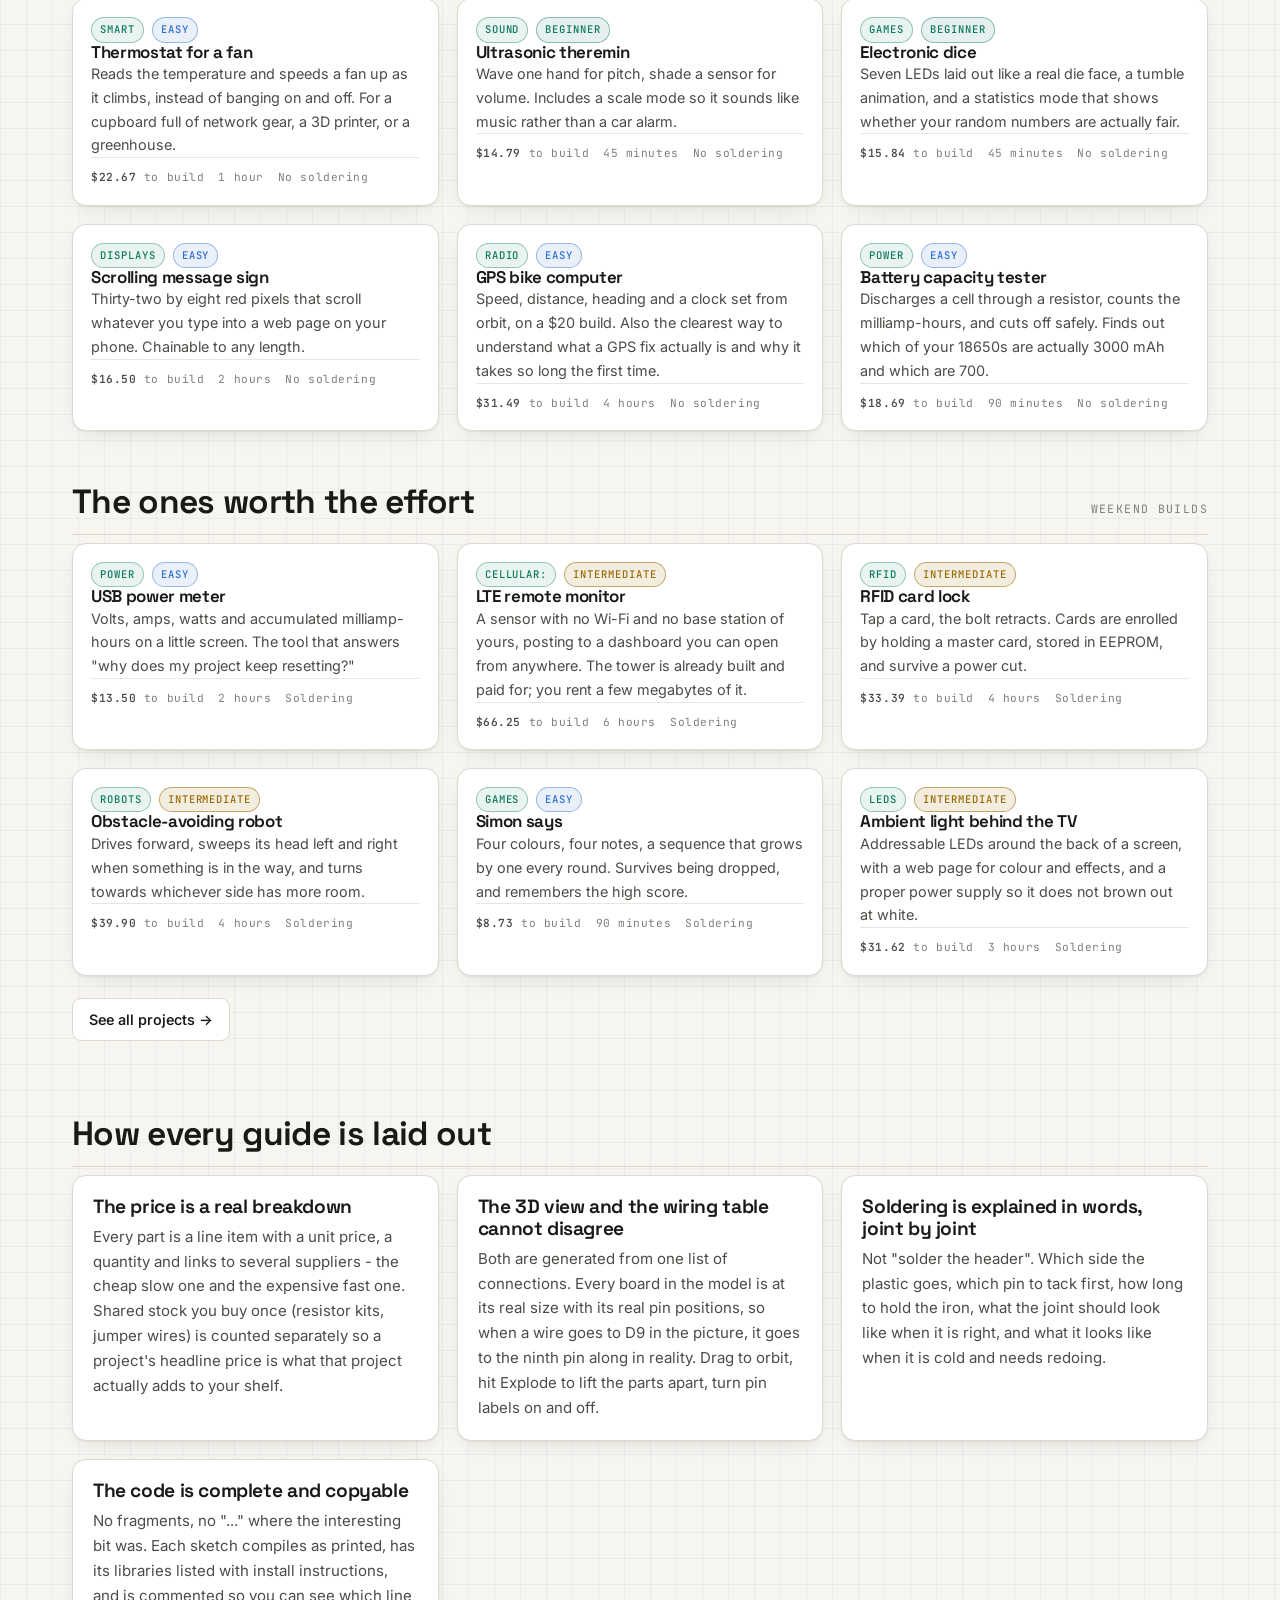
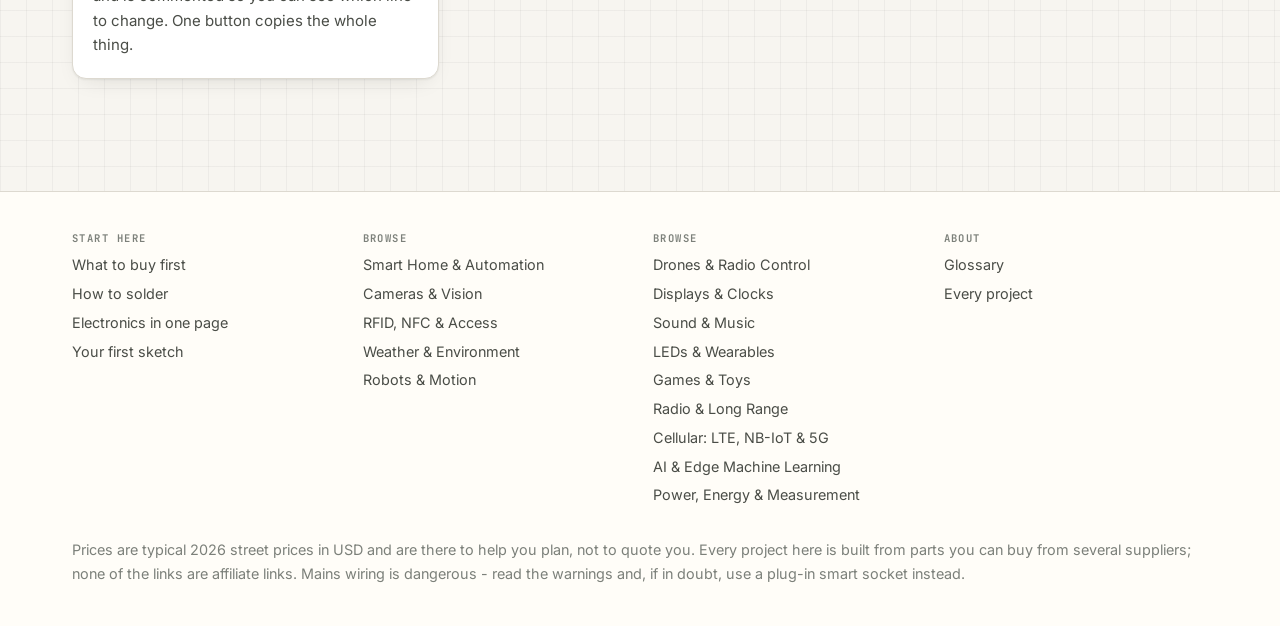
==== commit e5454fdb: "Rename the site to The Build Book Nearly half the book is no longer Arduino-branded hardware: 34 of " ====
--- a/index.html
+++ b/index.html
@@ -3,8 +3,8 @@
 <head>
 <meta charset="utf-8">
 <meta name="viewport" content="width=device-width, initial-scale=1">
-<title>The Arduino Build Book</title>
-<meta name="description" content="Arduino projects with the whole build written down: what to buy and what it costs, how to wire it, how to solder it, and code you can copy. Plus a 3D view of every build.">
+<title>The Build Book</title>
+<meta name="description" content="Build guides for Arduino, ESP32, ESP8266 and NVIDIA Jetson, with the whole build written down: what to buy and what it costs, how to wire it, how to solder it, and code you can copy. Plus a 3D view of every build.">
 <link rel="icon" href="assets/favicon.svg" type="image/svg+xml">
 <link rel="manifest" href="manifest.webmanifest">
 <link rel="apple-touch-icon" href="assets/icons/apple-touch-icon.png">
@@ -23,8 +23,8 @@
 
 <section class="hero">
   <div class="wrap">
-    <p class="kicker">Build guides that do not skip the boring parts</p>
-    <h1>The Arduino Build Book</h1>
+    <p class="kicker">Arduino, ESP32, ESP8266 and NVIDIA Jetson build guides that do not skip the boring parts</p>
+    <h1>The Build Book</h1>
     <p class="lede">Every project here is written out end to end: the exact parts and what they cost, a 3D model of the
     finished build you can spin around, a wiring table that matches it pin for pin, how to make each solder joint in
     plain words, and the full sketch with a copy button. No "and then connect the sensor" hand-waving.</p>
--- a/assets/css/style.css
+++ b/assets/css/style.css
@@ -1,5 +1,5 @@
 /* ==========================================================================
-   The Arduino Build Book - design system
+   The Build Book - design system
    Light + dark, no framework. Everything here is hand-rolled so the site
    works from a file:// URL with no build step and no dependencies.
    ========================================================================== */
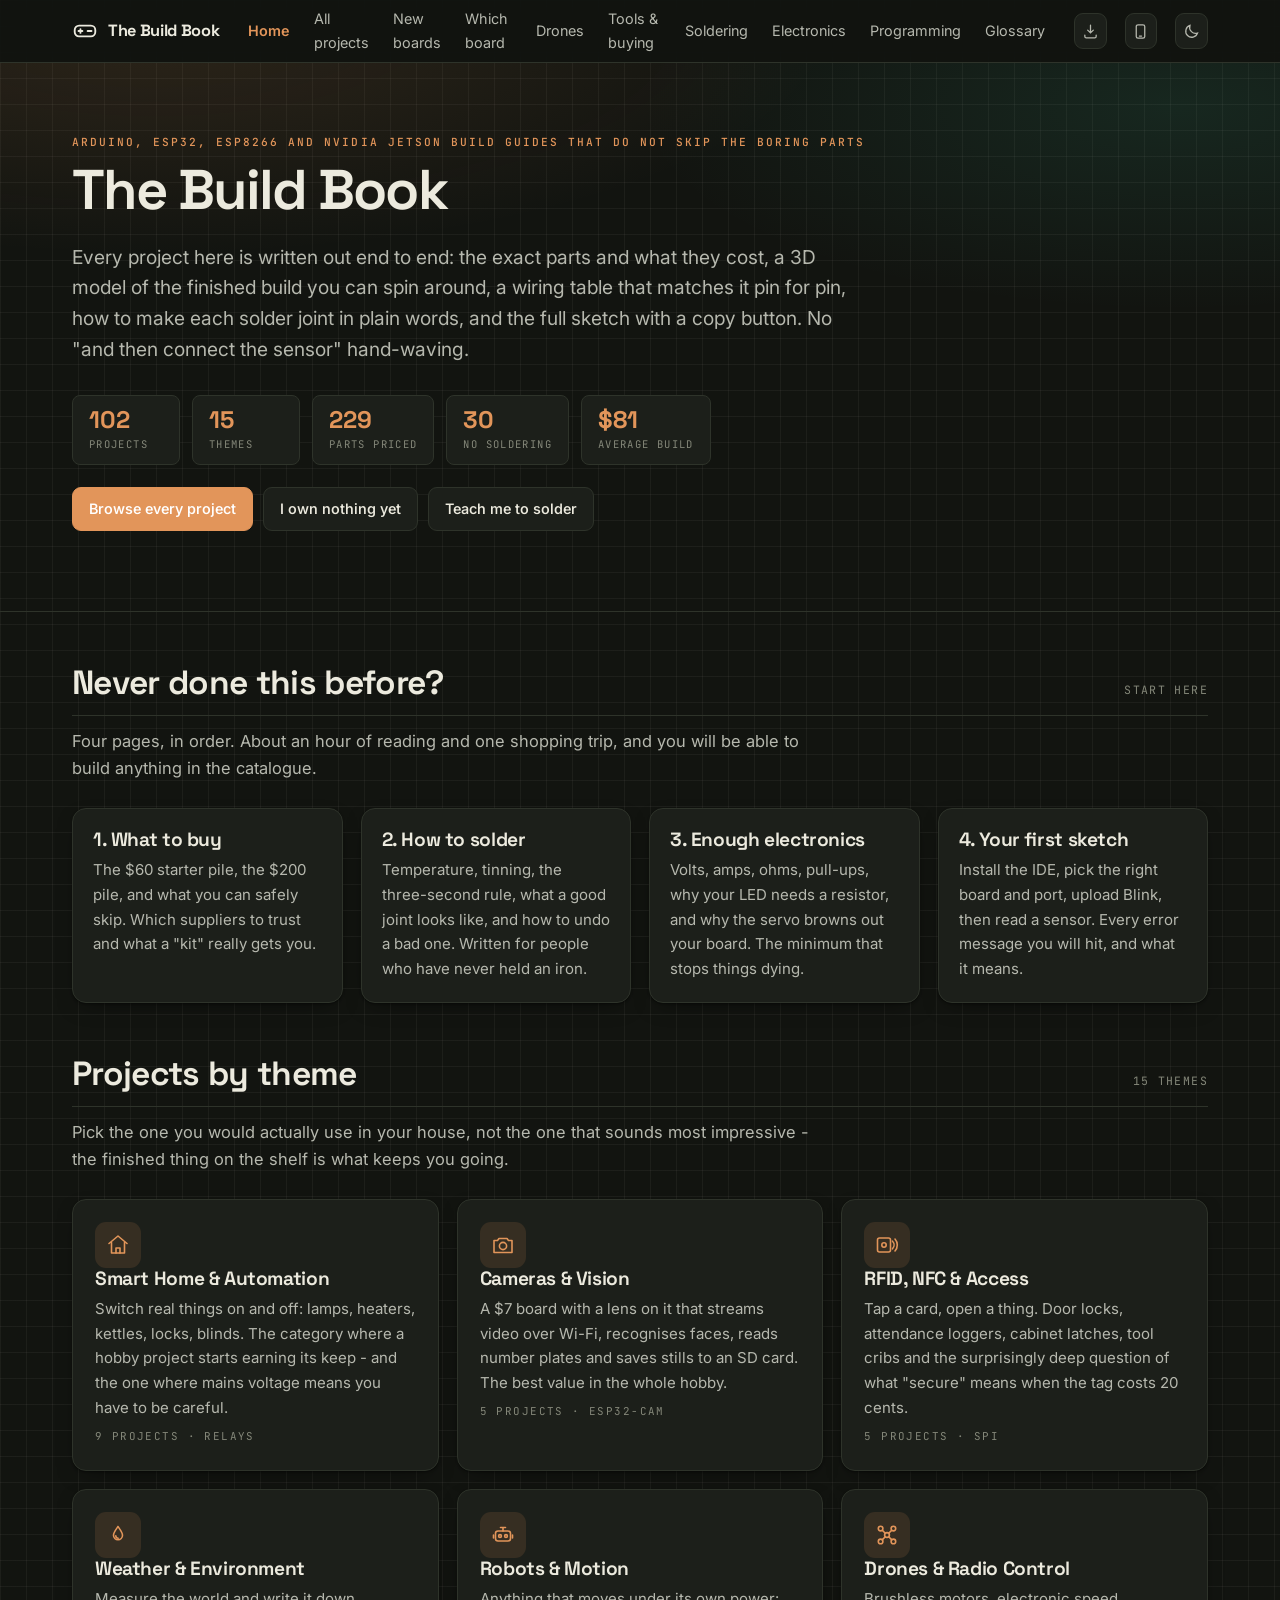
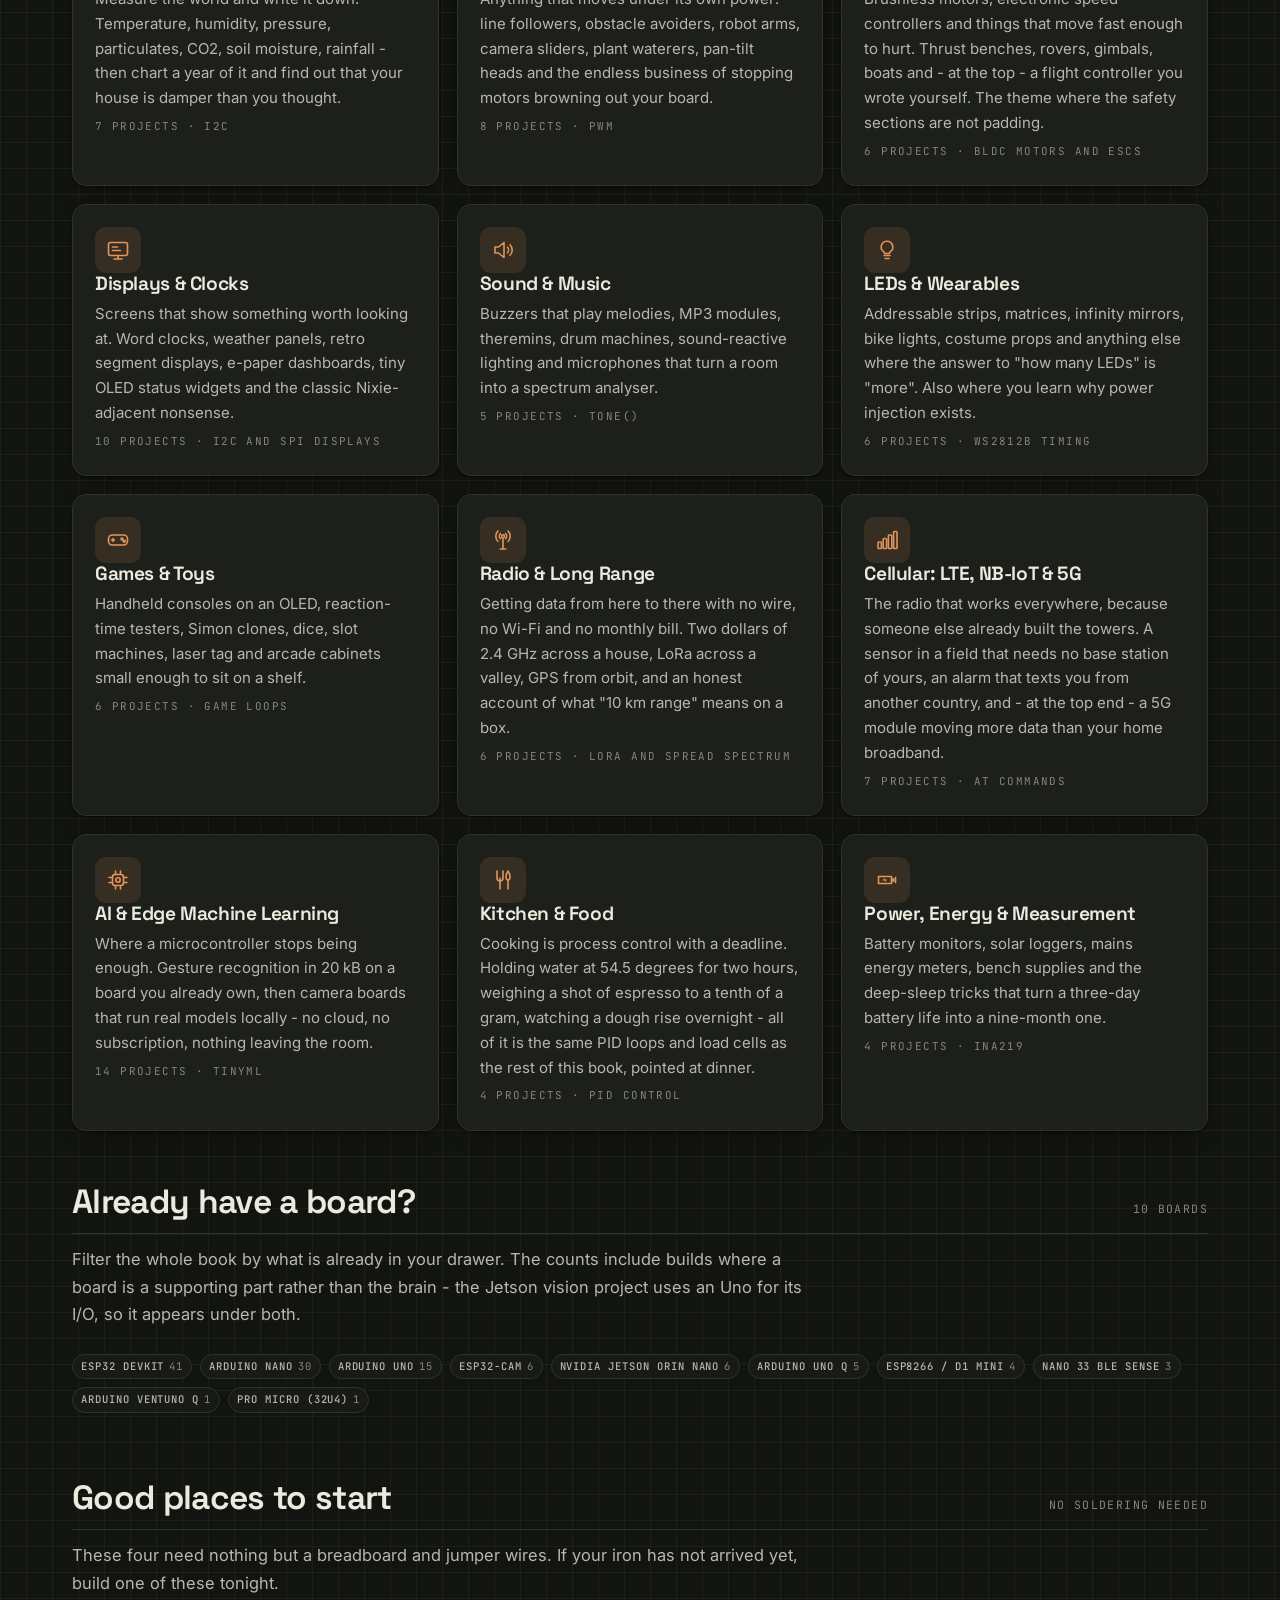
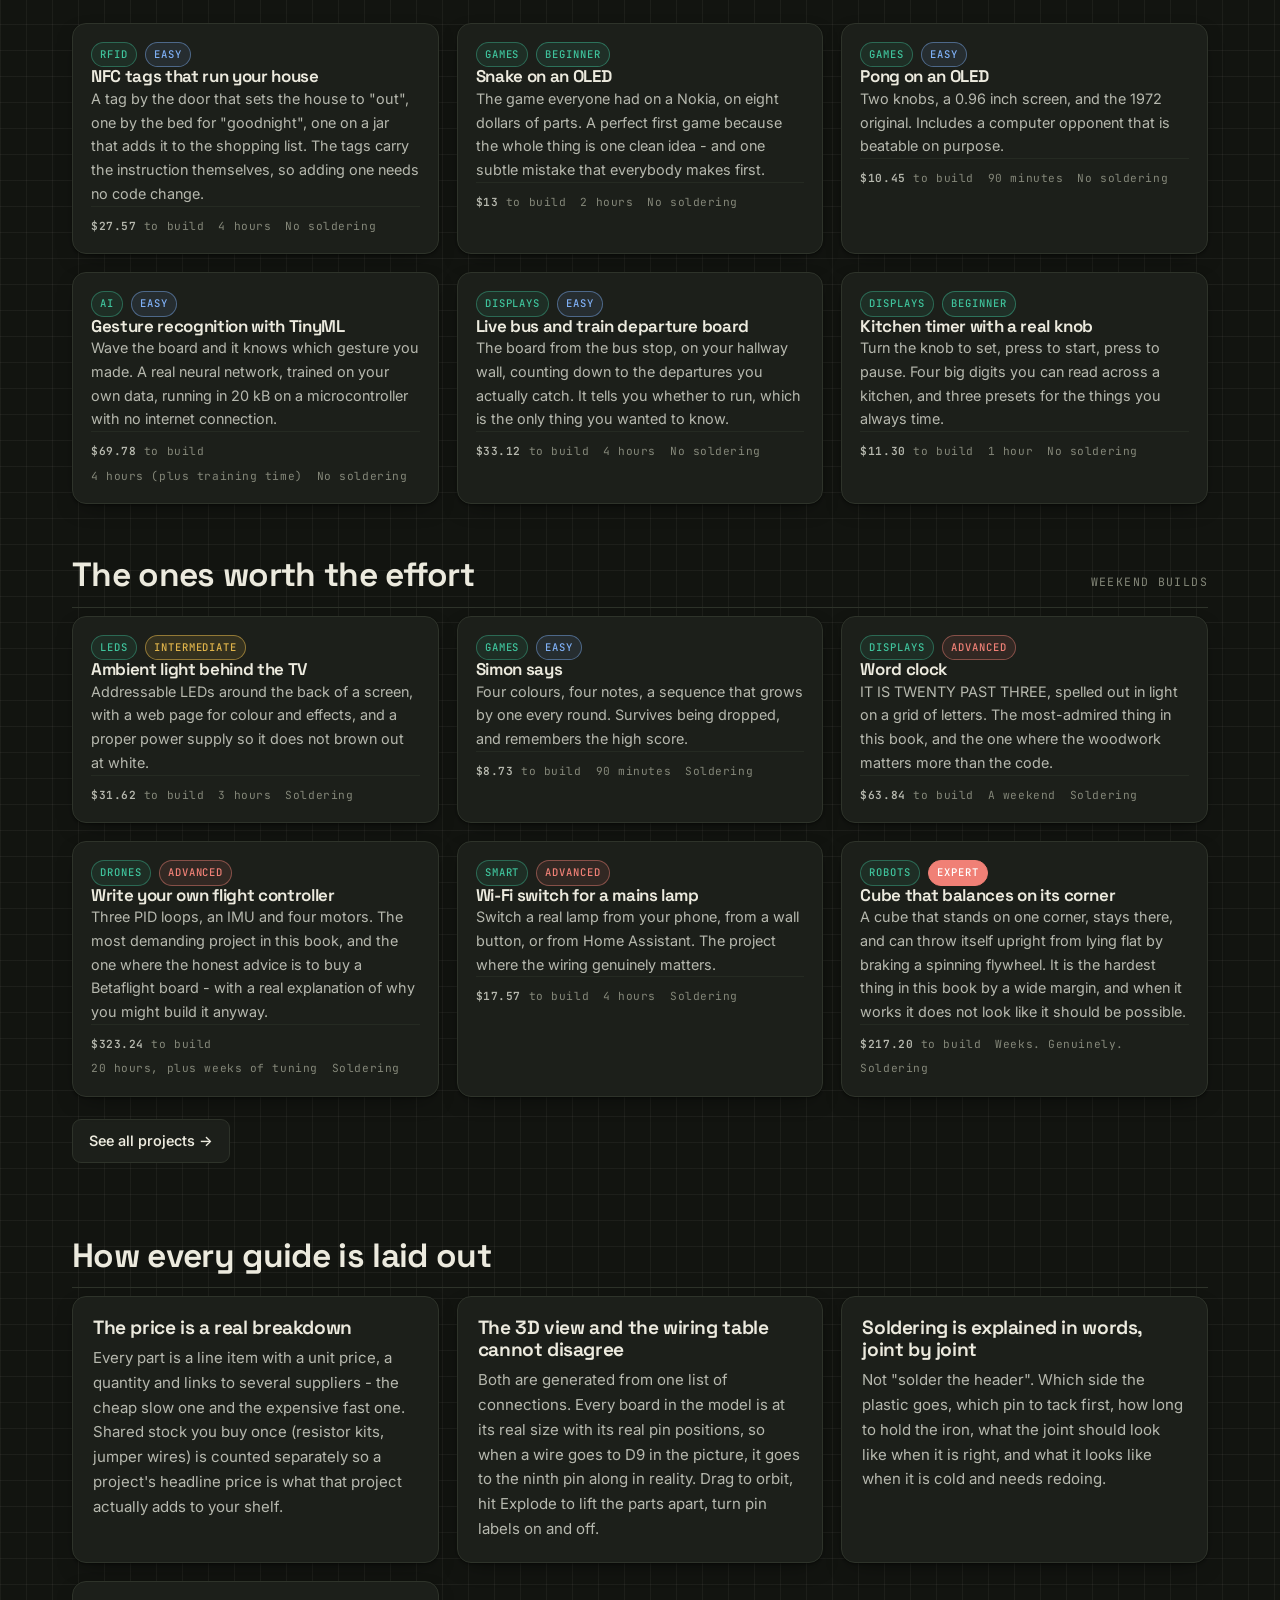
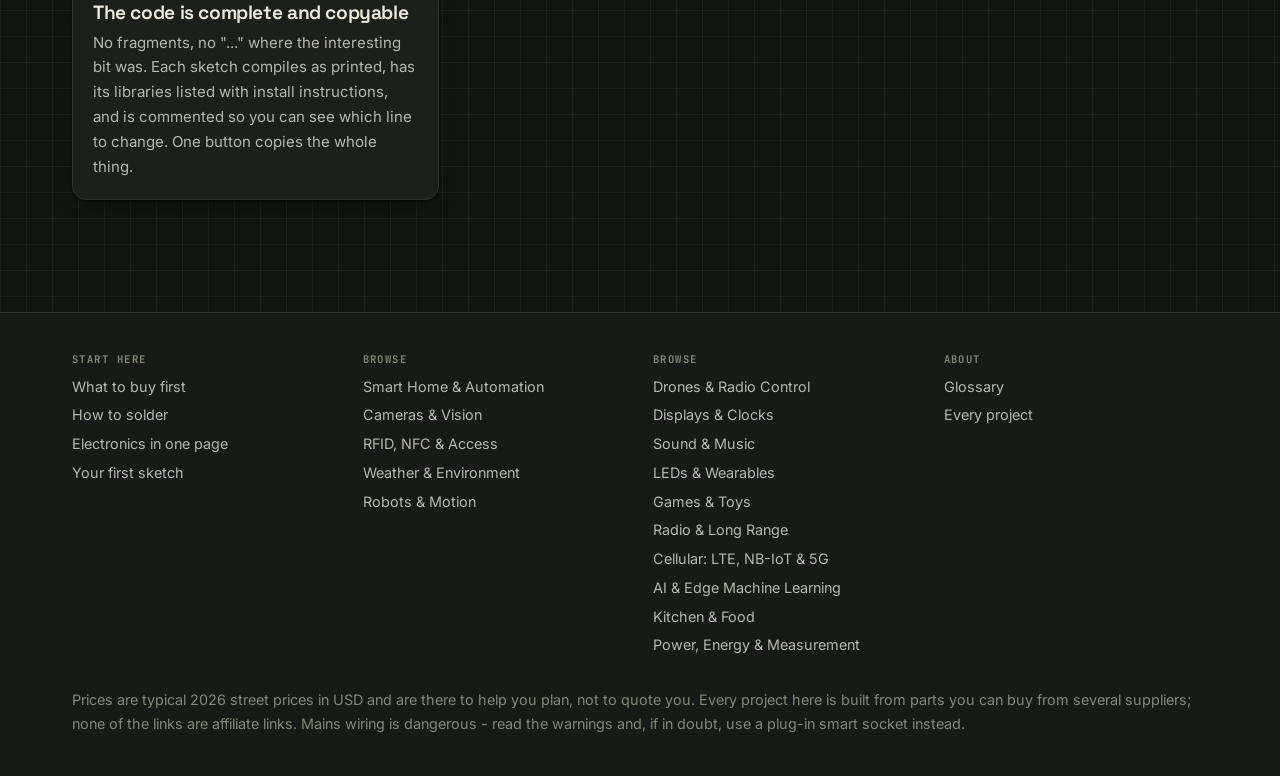
==== commit a1eb7b3c: "Default to dark The site followed the OS preference and fell back to light. Now it is dark unless th" ====
--- a/index.html
+++ b/index.html
@@ -16,7 +16,7 @@
 <link rel="preconnect" href="https://fonts.gstatic.com" crossorigin>
 <link href="https://fonts.googleapis.com/css2?family=Inter:wght@400;500;600&family=Space+Grotesk:wght@500;600;700&family=JetBrains+Mono:wght@400;500;600&display=swap" rel="stylesheet">
 <link rel="stylesheet" href="assets/css/style.css">
-<script>(function(){try{var t=localStorage.getItem('ab-theme')||(matchMedia('(prefers-color-scheme: dark)').matches?'dark':'light');document.documentElement.setAttribute('data-theme',t);}catch(e){}}());</script>
+<script>(function(){try{var t=localStorage.getItem('ab-theme')||'dark';document.documentElement.setAttribute('data-theme',t);}catch(e){}}());</script>
 </head>
 <body>
 <a class="skip" href="#main">Skip to content</a>
--- a/assets/css/style.css
+++ b/assets/css/style.css
@@ -188,11 +188,72 @@
 .chip.d2{border-color:color-mix(in srgb,var(--solder) 45%,transparent);color:var(--solder);background:color-mix(in srgb,var(--solder) 10%,transparent)}
 .chip.d3{border-color:color-mix(in srgb,var(--warn) 55%,transparent);color:var(--warn);background:color-mix(in srgb,var(--warn) 12%,transparent)}
 .chip.d4{border-color:color-mix(in srgb,var(--danger) 45%,transparent);color:var(--danger);background:color-mix(in srgb,var(--danger) 10%,transparent)}
+/* Filled rather than tinted - level 5 should read as past the red one. */
+.chip.d5{border-color:var(--danger);color:#fff;background:var(--danger)}
 
 a.chip{text-decoration:none;transition:border-color .12s,color .12s,background .12s}
 a.chip:hover{border-color:var(--copper);color:var(--copper);background:color-mix(in srgb,var(--copper) 8%,transparent)}
 a.chip .n{color:var(--ink-3);font-weight:400}
 a.chip:hover .n{color:inherit}
+
+/* --- news shelf --------------------------------------------------------- */
+.checked{font-family:var(--mono);font-size:.7rem;letter-spacing:.08em;text-transform:uppercase;color:var(--ink-3);margin-top:10px}
+.news-item{margin-bottom:16px}
+.news-top{display:flex;flex-wrap:wrap;align-items:center;gap:9px;margin-bottom:9px}
+.news-date,.news-vendor,.news-price{font-family:var(--mono);font-size:.7rem;letter-spacing:.06em;color:var(--ink-3)}
+.news-vendor{text-transform:uppercase;letter-spacing:.1em}
+.news-price{color:var(--copper);font-weight:600}
+.news-item h3{margin:0 0 6px}
+.news-blurb{color:var(--ink-2);margin-bottom:10px}
+.news-avail{font-size:.9rem;color:var(--ink-2);margin-bottom:10px}
+.news-specs{margin:0 0 12px;padding-left:20px;font-size:.9rem;color:var(--ink-2)}
+.news-specs li{margin-bottom:3px}
+/* The reason this page exists, so it gets the accent rule the notes use. */
+.news-why{border-left:3px solid var(--copper);border-radius:0 var(--radius-sm) var(--radius-sm) 0;
+  background:color-mix(in srgb,var(--copper) 6%,var(--card));padding:12px 16px;margin:0 0 12px}
+.news-why h4{font-family:var(--mono);font-size:.66rem;letter-spacing:.14em;text-transform:uppercase;
+  color:var(--copper);margin:0 0 5px;font-weight:600}
+.news-why p{margin:0;font-size:.94rem}
+.news-links{display:flex;flex-wrap:wrap;gap:7px;margin-bottom:11px}
+.news-src{font-size:.8rem;color:var(--ink-3);margin:0}
+.news-src a{color:var(--ink-3);text-decoration:underline;text-underline-offset:2px}
+.news-src a:hover{color:var(--copper)}
+
+/* Status badges. Colour carries the same meaning as everywhere else on the
+   site: green is fine, amber is a caveat, blue is information, grey is noise. */
+.pill{display:inline-flex;align-items:center;font-family:var(--mono);font-size:.64rem;font-weight:600;
+  letter-spacing:.11em;text-transform:uppercase;padding:3px 9px;border-radius:999px;
+  border:1px solid var(--rule);color:var(--ink-2);background:var(--paper-2);white-space:nowrap}
+.pill.ok{border-color:color-mix(in srgb,var(--pcb) 45%,transparent);color:var(--pcb);background:color-mix(in srgb,var(--pcb) 10%,transparent)}
+.pill.warn{border-color:color-mix(in srgb,var(--warn) 55%,transparent);color:var(--warn);background:color-mix(in srgb,var(--warn) 12%,transparent)}
+.pill.info{border-color:color-mix(in srgb,var(--solder) 45%,transparent);color:var(--solder);background:color-mix(in srgb,var(--solder) 10%,transparent)}
+.pill.dim{border-color:var(--rule);color:var(--ink-3);background:transparent}
+
+/* --- board guide -------------------------------------------------------- */
+.board-card{margin-bottom:22px}
+.board-card h3{margin:0 0 6px}
+.board-card .spec{width:100%;margin:12px 0 16px;font-size:.88rem}
+.board-card .spec th{text-align:left;width:34%;color:var(--ink-3);font-weight:500;
+  font-family:var(--mono);font-size:.72rem;letter-spacing:.06em;text-transform:uppercase;
+  vertical-align:top;padding:4px 10px 4px 0}
+.board-card .spec td{padding:4px 0;color:var(--ink-2)}
+.board-pros{gap:14px;margin-bottom:14px}
+.board-pros h4{font-family:var(--mono);font-size:.68rem;letter-spacing:.13em;text-transform:uppercase;
+  margin:0 0 6px;font-weight:600}
+.board-pros ul{margin:0;padding-left:18px;font-size:.92rem;color:var(--ink-2)}
+.board-pros li{margin-bottom:5px}
+.board-pros .good h4{color:var(--pcb)}
+.board-pros .bad h4{color:var(--danger)}
+.gotcha-h{font-family:var(--mono);font-size:.68rem;letter-spacing:.13em;text-transform:uppercase;
+  color:var(--copper);margin:16px 0 7px;font-weight:600}
+ul.gotchas{margin:0 0 14px;padding-left:18px;font-size:.92rem;color:var(--ink-2)}
+ul.gotchas li{margin-bottom:6px}
+.board-note{font-size:.92rem;color:var(--ink-3);border-top:1px solid var(--rule-2);
+  padding-top:11px;margin:14px 0 12px}
+@media (max-width:620px){
+  .board-card .spec th{width:42%}
+  .board-pros{grid-template-columns:1fr}
+}
 
 /* --- buttons ------------------------------------------------------------ */
 .btn{
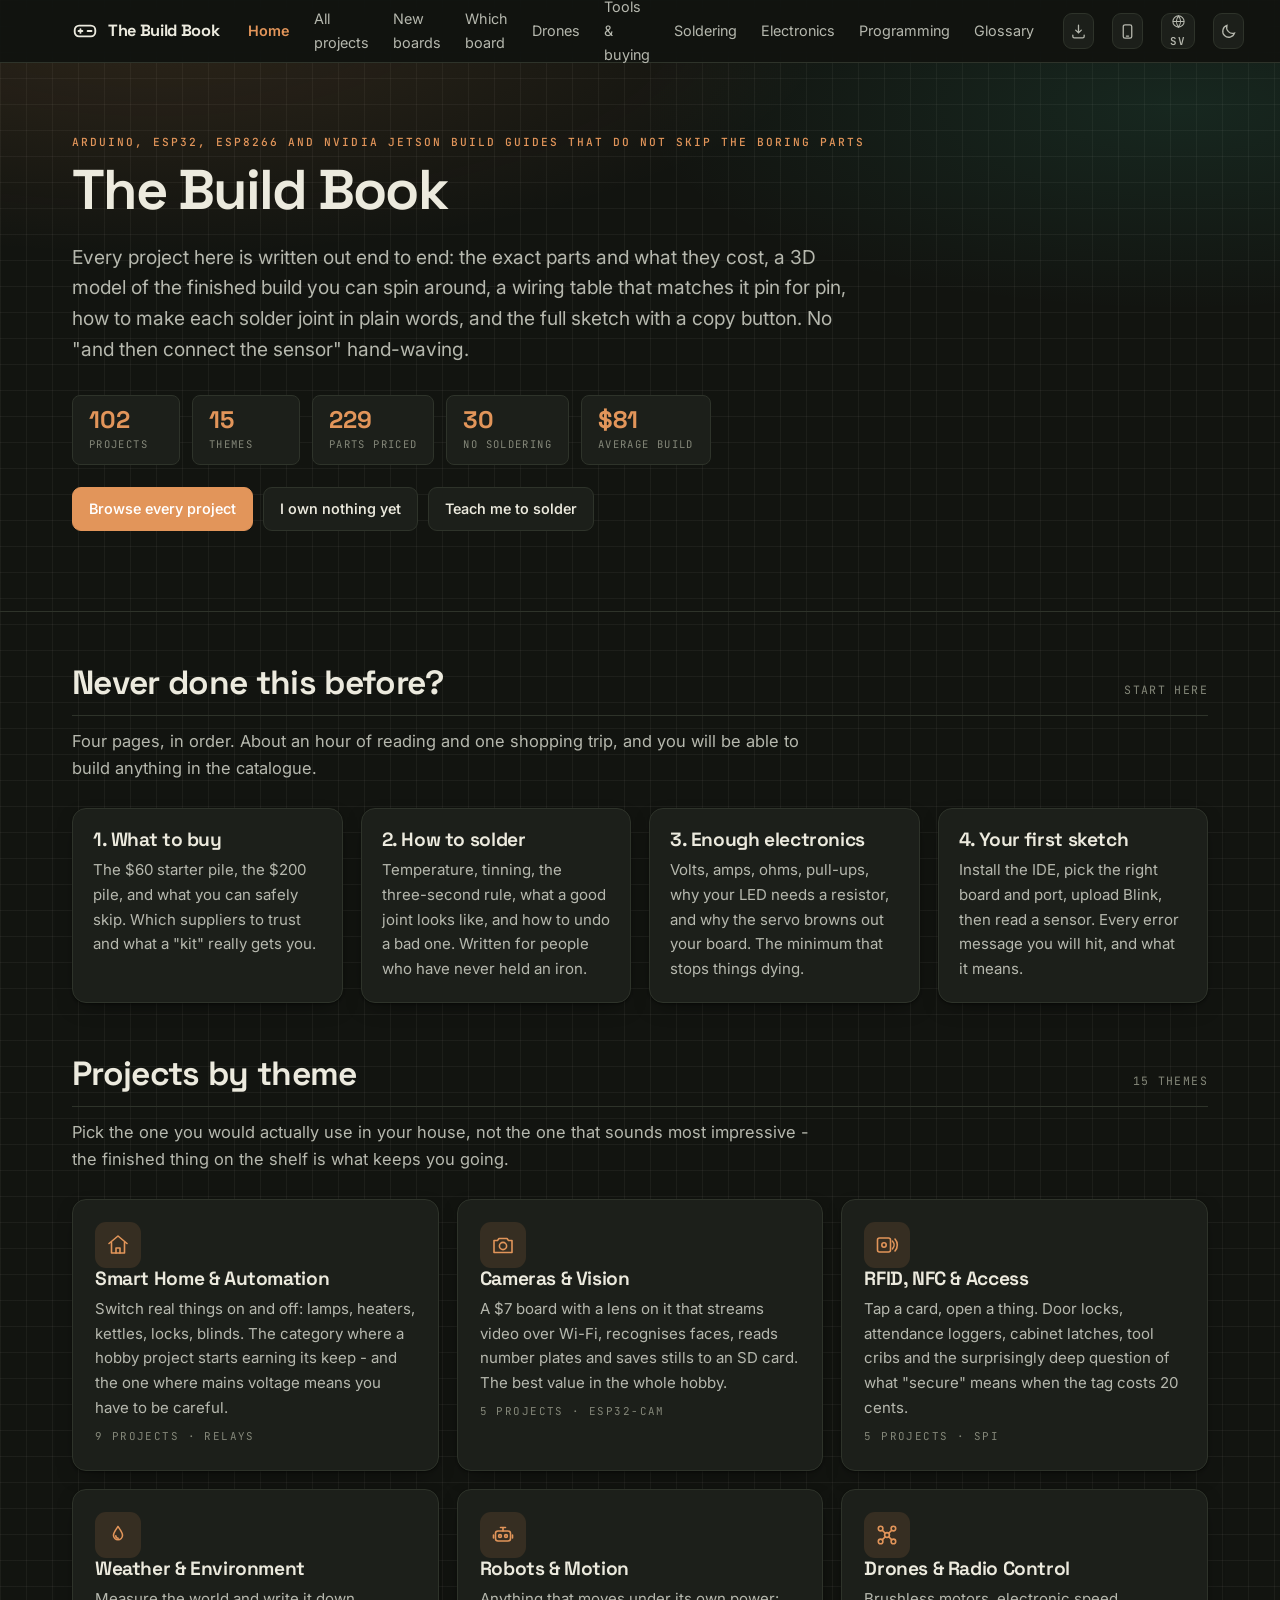
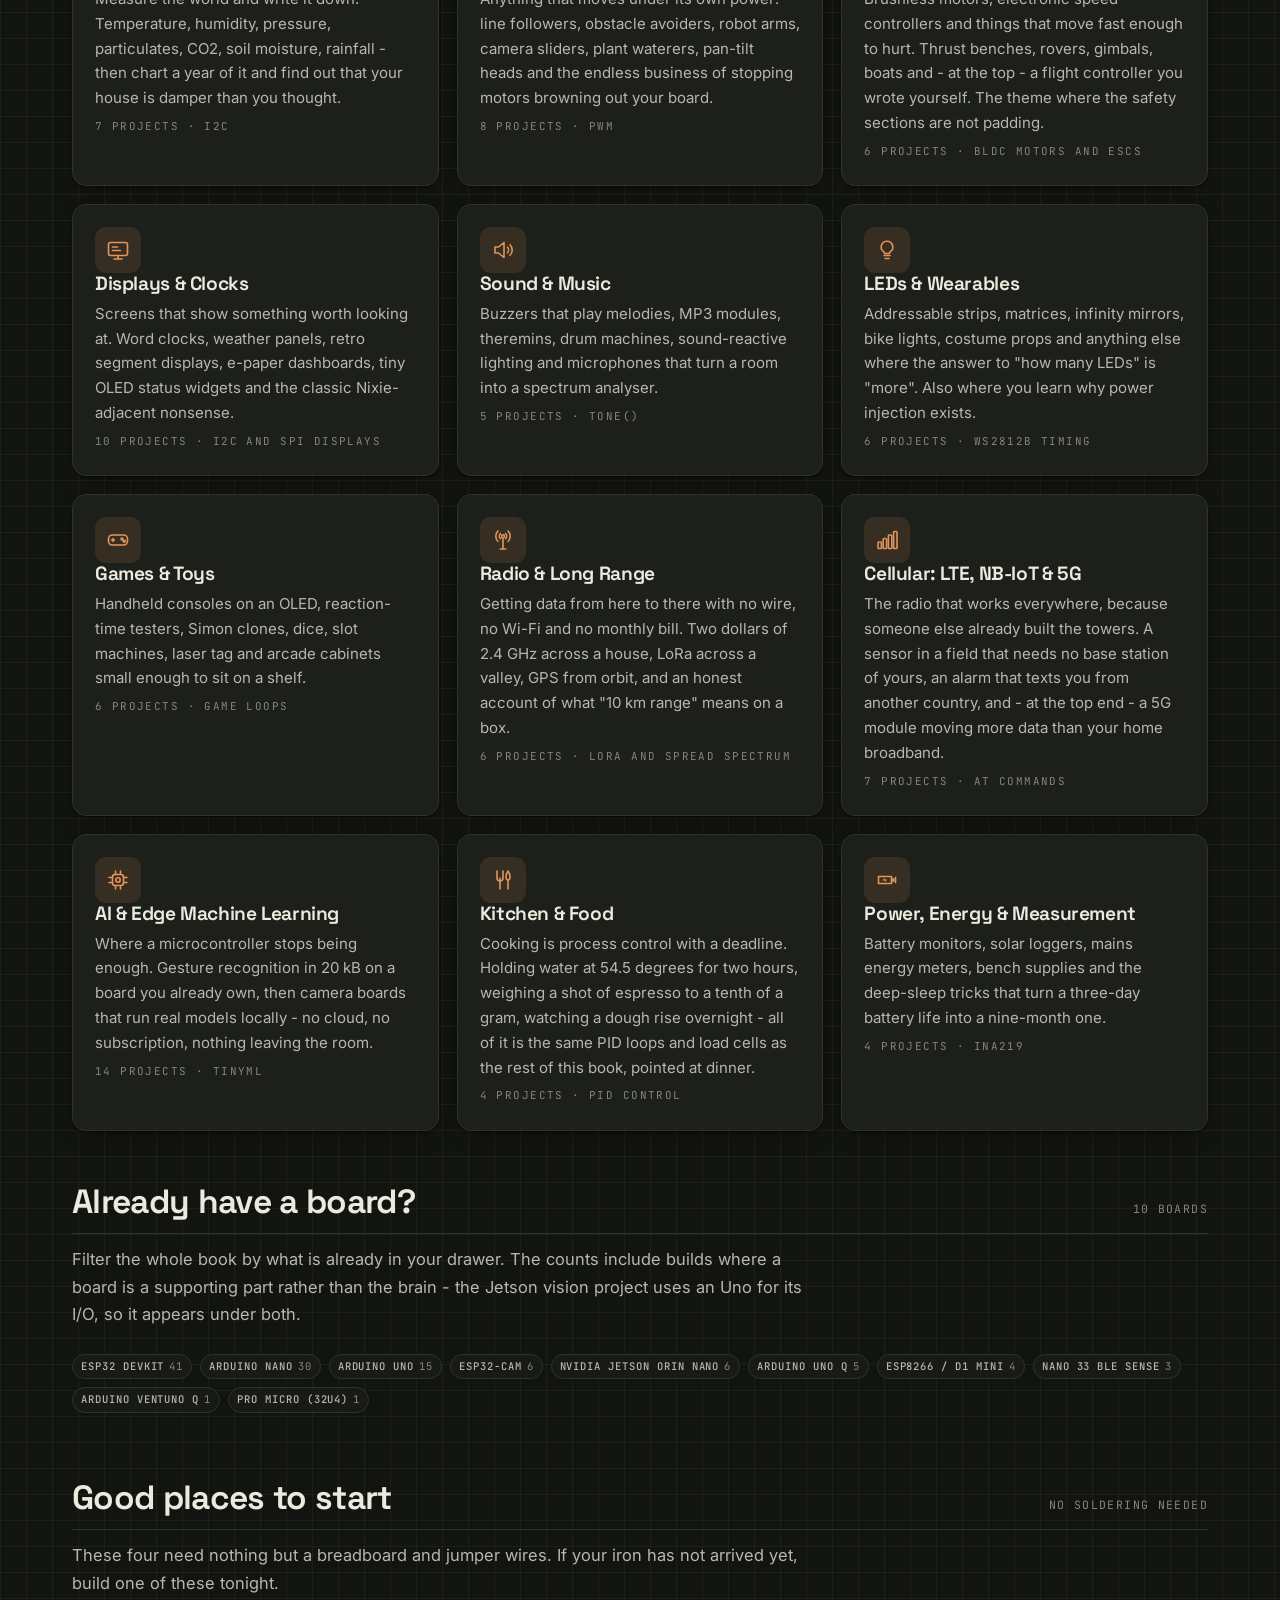
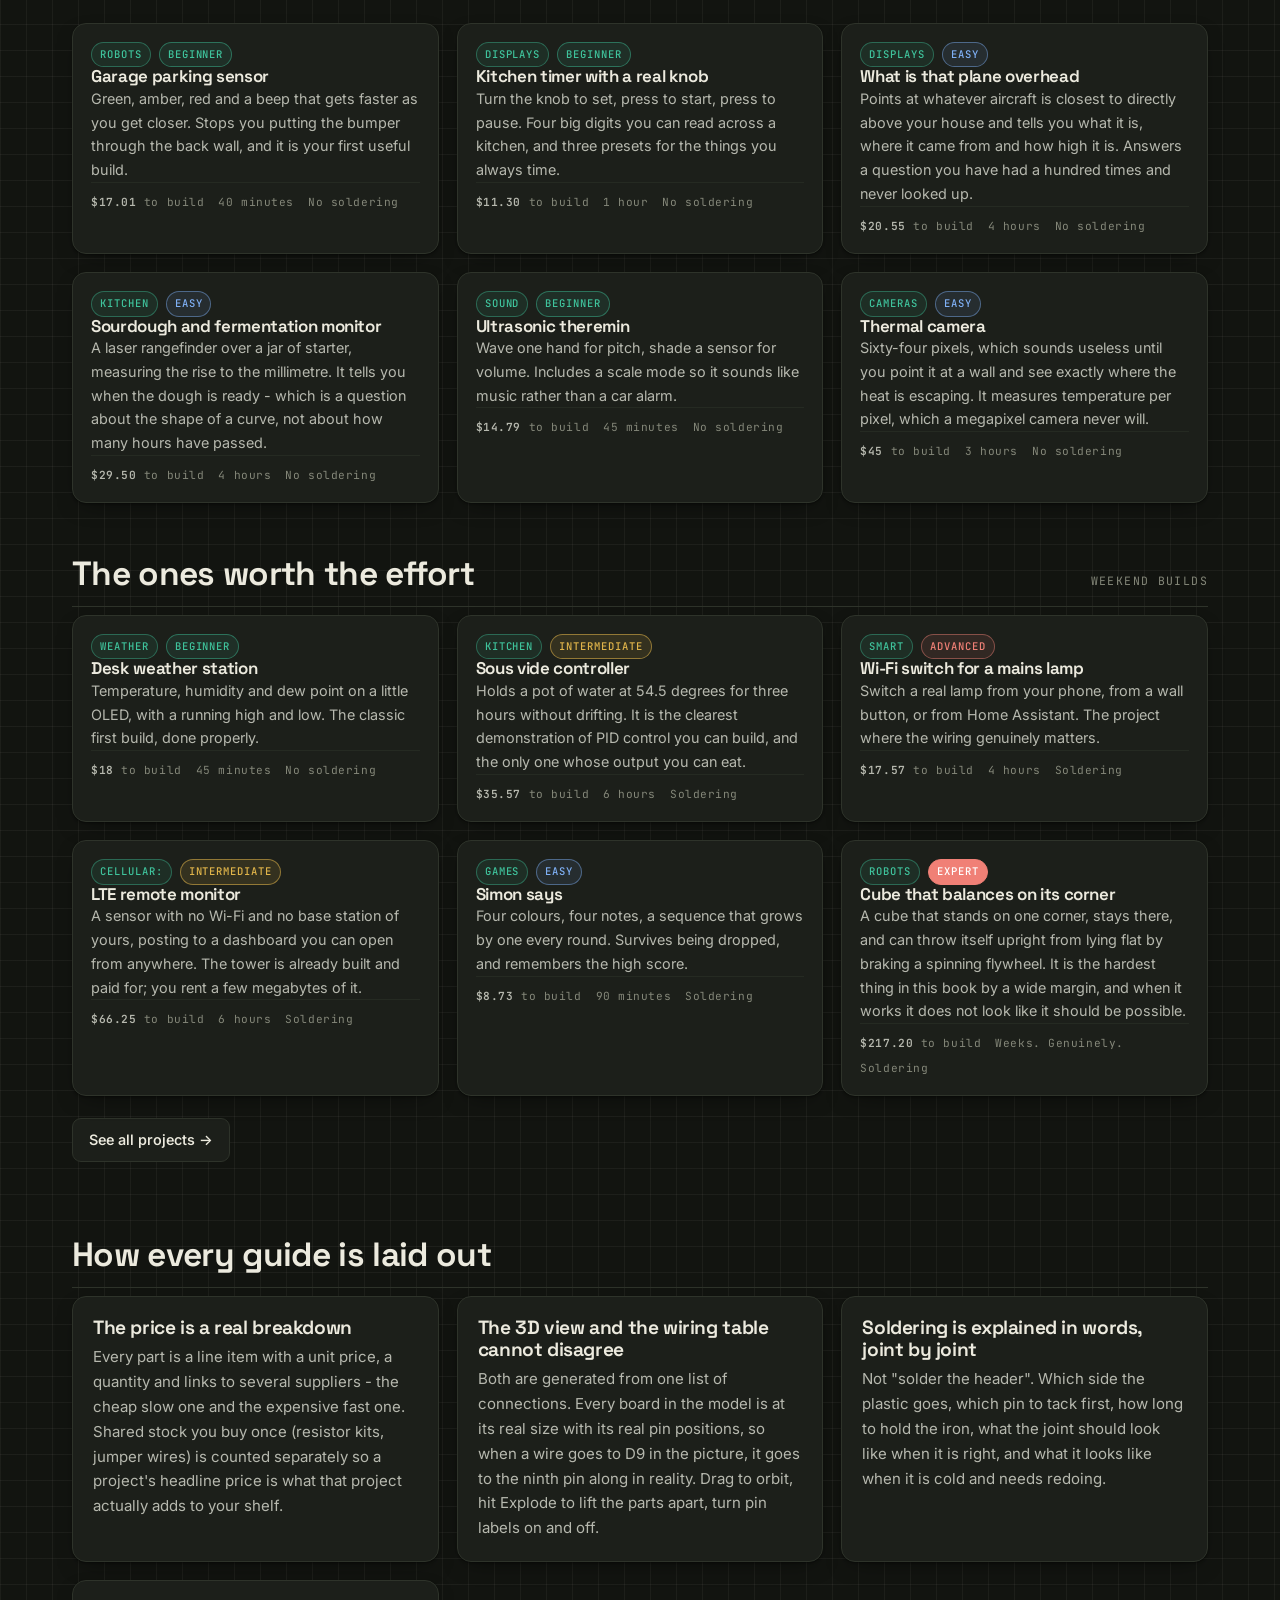
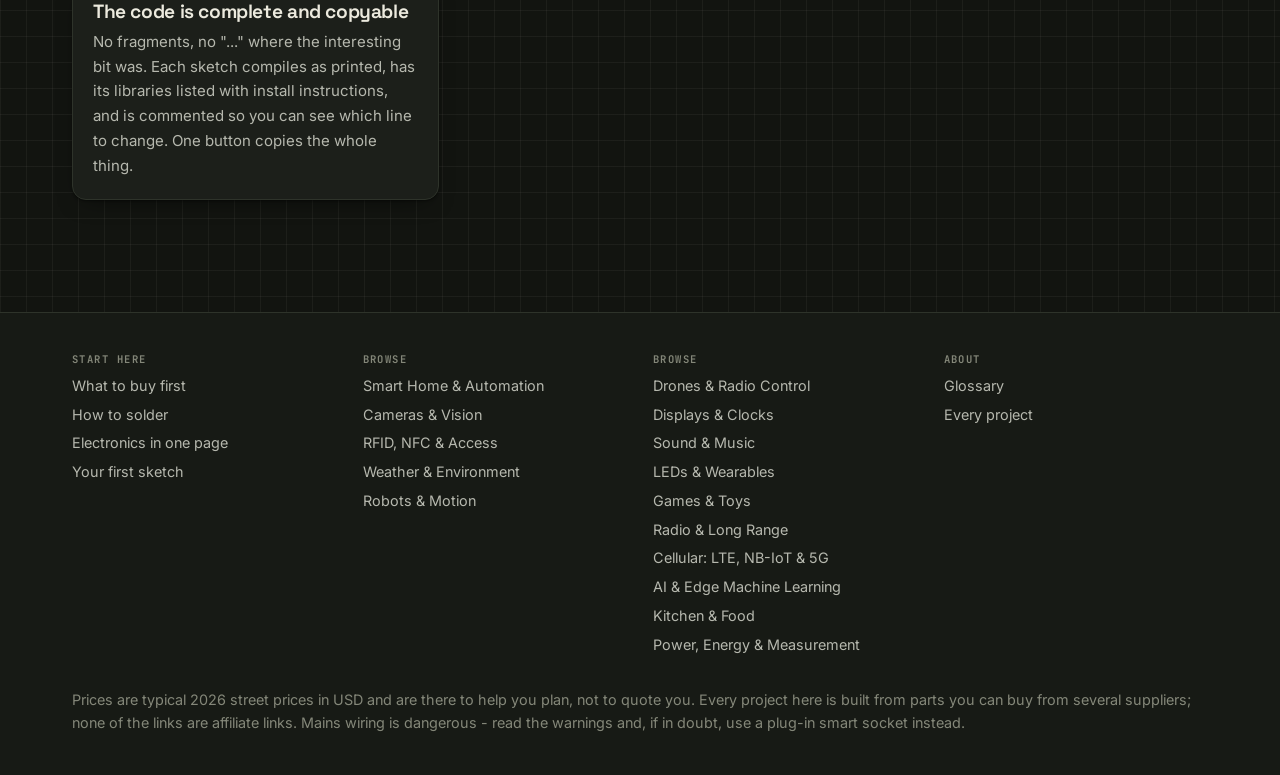
==== commit 4dc92df9: "Add English and Swedish, with the UI fully translated A language toggle in the top bar beside the th" ====
--- a/index.html
+++ b/index.html
@@ -117,6 +117,7 @@
 <script src="assets/data/parts.js"></script>
 <script src="assets/data/categories.js"></script>
 <script src="assets/data/index.js"></script>
+<script src="assets/data/i18n.js"></script>
 <script src="assets/js/site.js"></script>
 <script>
 (function () {
--- a/assets/css/style.css
+++ b/assets/css/style.css
@@ -255,6 +255,11 @@
   .board-pros{grid-template-columns:1fr}
 }
 
+/* The language toggle is an icon button with a two-letter label, so it
+   needs to be wider than the square ones next to it. */
+.lang-btn{width:auto;gap:4px;padding:0 8px}
+.lang-btn span{font-family:var(--mono);font-size:.68rem;font-weight:600;letter-spacing:.06em}
+
 /* --- buttons ------------------------------------------------------------ */
 .btn{
   display:inline-flex;align-items:center;gap:8px;cursor:pointer;
